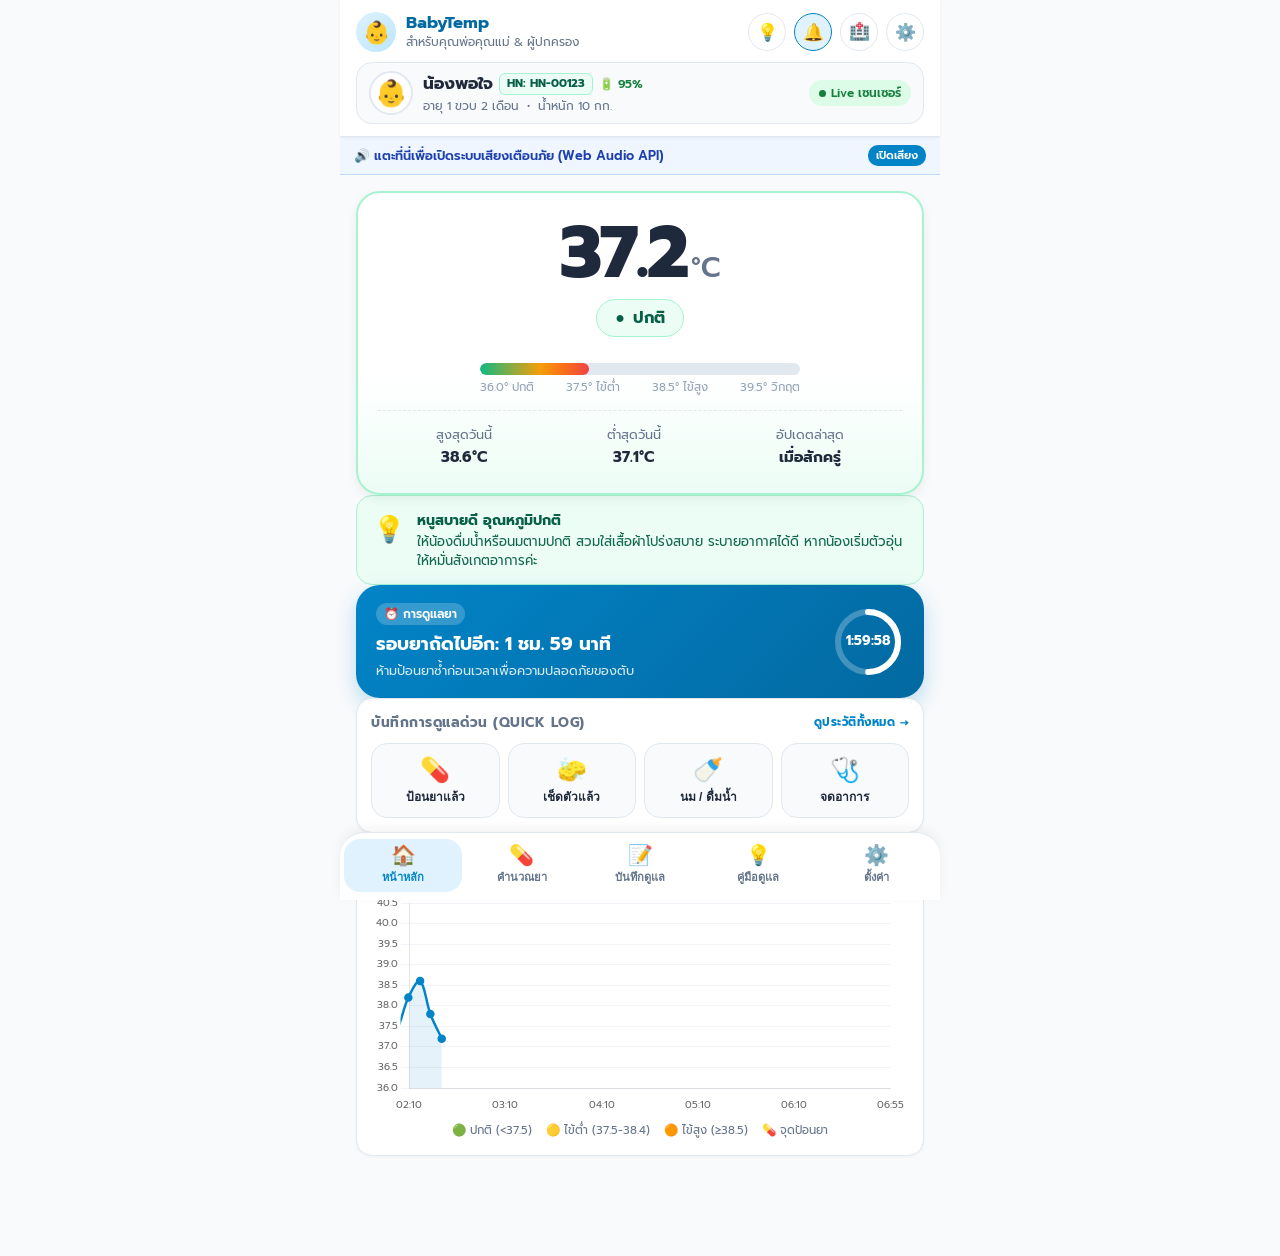
==== index.html @ 87231b45 "Add files via upload" ====
<!DOCTYPE html>
<html lang="th">
<head>
  <meta charset="UTF-8">
  <meta name="viewport" content="width=device-width, initial-scale=1.0, maximum-scale=1.0, user-scalable=no">
  <meta name="theme-color" content="#0284c7">
  <meta name="description" content="BabyTemp สำหรับผู้ปกครอง - เว็บแอปพลิเคชันเพื่อนดูแลลูกน้อยยามมีไข้ ติดตามอุณหภูมิแบบเรียลไทม์ คำนวณยาพาราฯ และส่งรายงานให้คุณหมอ">
  
  <title>BabyTemp ผู้ปกครอง - ดูแลลูกน้อยยามมีไข้</title>
  
  <link rel="manifest" href="manifest.json">
  <link rel="icon" type="image/svg+xml" href="icon.svg">
  <link rel="apple-touch-icon" href="icon-192.png">

  <!-- Google Fonts: Prompt -->
  <link rel="preconnect" href="https://fonts.googleapis.com">
  <link rel="preconnect" href="https://fonts.gstatic.com" crossorigin>
  <link href="https://fonts.googleapis.com/css2?family=Prompt:wght@300;400;500;600;700;800&display=swap" rel="stylesheet">

  <!-- Local Chart.js -->
  <script src="chart.umd.min.js"></script>

  <link rel="stylesheet" href="styles.css?v=1.0">
</head>
<body>

  <div class="app-container">
    
    <!-- Top Header -->
    <header class="parent-header">
      <div class="header-top">
        <div class="brand-wrapper">
          <div class="brand-icon-circle">👶</div>
          <div>
            <div class="brand-title">BabyTemp</div>
            <div class="brand-sub">สำหรับคุณพ่อคุณแม่ & ผู้ปกครอง</div>
          </div>
        </div>

        <div class="header-actions">
          <!-- Screen Wake Lock Toggle (Prevent screen from turning off) -->
          <button id="btnWakeLock" class="btn-icon" title="เปิด/ปิดการเปิดหน้าจอตลอดเวลา (ป้องกันจอดับตอนนอนเฝ้าไข้)" onclick="toggleWakeLock()">
            <span id="wakeLockIcon">💡</span>
          </button>
          <!-- Install PWA Button -->
          <button id="btnInstallPwa" class="btn-icon" style="display: none;" title="ติดตั้งแอปลงในมือถือ">
            <span>📲</span>
          </button>
          <!-- Sound Alert Toggle -->
          <button id="btnSoundToggle" class="btn-icon active" title="เปิด/ปิดเสียงเตือนไข้" onclick="toggleSound()">
            <span id="soundIcon">🔔</span>
          </button>
          <!-- Switch to Ward Monitor -->
          <a href="/" class="btn-icon" title="สลับไปยังหน้าจอรวมวอร์ดโรงพยาบาล" style="text-decoration: none;">
            <span>🏥</span>
          </a>
          <!-- Quick Settings -->
          <button class="btn-icon" title="ตั้งค่าระบบ" onclick="switchTab('settings')">
            <span>⚙️</span>
          </button>
        </div>
      </div>

      <!-- Baby Profile & Connection Strip -->
      <div class="baby-bar">
        <div class="baby-info">
          <div class="baby-avatar-btn" id="headerAvatar" onclick="switchTab('settings')" title="เปลี่ยนโปรไฟล์น้อง">
            👶
          </div>
          <div class="baby-details">
            <div class="baby-name-row">
              <span class="baby-name" id="headerBabyName">น้องพอใจ</span>
              <span id="headerBabyHn" class="baby-hn-badge">HN: 00123</span>
              <span id="headerBattery" style="font-size: 0.75rem; color: #15803d; font-weight: 600;">🔋 95%</span>
            </div>
            <div class="baby-meta">
              <span id="headerBabyAge">อายุ 1 ขวบ 2 เดือน</span>
              <span>•</span>
              <span id="headerBabyWeight">น้ำหนัก 10.0 กก.</span>
            </div>
          </div>
        </div>

        <div class="connection-pill online" id="connectionStatusPill" onclick="toggleDemoModeModal()" title="คลิกเพื่อสลับโหมด Firebase / ทดสอบ">
          <span class="connection-dot"></span>
          <span id="connectionStatusText">Live เซนเซอร์</span>
        </div>
      </div>
    </header>

    <!-- Demo Banner (when in Simulation mode) -->
    <div id="demoBanner" class="demo-banner" style="display: none;">
      <span>🧪 กำลังเปิดโหมดทดสอบจำลอง (Simulation)</span>
      <button class="btn btn-outline" style="padding: 2px 8px; font-size: 0.7rem; background: #ffffff;" onclick="setMode('firebase')">
        สลับเป็น Live Firebase
      </button>
    </div>

    <!-- Audio Unlock Banner (tap to activate Web Audio alert) -->
    <div id="audioUnlockBanner" class="demo-banner" style="display: none; background: #eff6ff; border-color: #bfdbfe; color: #1e40af; cursor: pointer;" onclick="unlockAudio()">
      <span>🔊 แตะที่นี่เพื่อเปิดระบบเสียงเตือนภัย (Web Audio API)</span>
      <button class="btn btn-primary" style="padding: 2px 8px; font-size: 0.7rem; pointer-events: none;">เปิดเสียง</button>
    </div>

    <!-- Main Views (Tabs) -->
    <main class="main-content">

      <!-- ========================================== -->
      <!-- TAB 1: HOME / MONITOR (หน้าหลักติดตามไข้) -->
      <!-- ========================================== -->
      <section id="tab-home" class="tab-content active">

        <!-- Offline Warning Banner (shown if no data > 10 min) -->
        <div id="offlineBanner" class="offline-alert-banner" style="display: none;">
          <span style="font-size: 1.3rem;">⚠️</span>
          <div style="flex: 1;">
            <div><strong>อุปกรณ์ขาดการเชื่อมต่อ</strong></div>
            <div style="font-size: 0.75rem; opacity: 0.9;">ไม่ได้รับข้อมูลเกิน 10 นาที โปรดตรวจเช็คแบตเตอรี่และสัญญาณ WiFi ของอุปกรณ์</div>
          </div>
        </div>
        
        <!-- Big Hero Monitor Card -->
        <div class="hero-card normal" id="heroCard">
          <div class="hero-baby-mood" id="heroMoodEmoji" style="display: none;"></div>
          
          <div class="hero-temp-row">
            <span class="hero-temp-val" id="heroTemp">37.0</span>
            <span class="hero-temp-unit">°C</span>
          </div>

          <div>
            <div class="status-badge normal" id="heroStatusBadge">
              <span>●</span> <span id="heroStatusText">สบายดี อุณหภูมิปกติ</span>
            </div>
          </div>

          <!-- Color Thermometer Gauge Bar -->
          <div class="thermo-bar-wrapper">
            <div class="thermo-bar-track">
              <div class="thermo-bar-fill" id="thermoFill" style="width: 35%;"></div>
            </div>
            <div class="thermo-markers">
              <span>36.0° ปกติ</span>
              <span>37.5° ไข้ต่ำ</span>
              <span>38.5° ไข้สูง</span>
              <span>39.5° วิกฤต</span>
            </div>
          </div>

          <!-- Quick Stats Strip -->
          <div class="hero-stats-strip">
            <div class="stat-item">
              <span>สูงสุดวันนี้</span>
              <span class="stat-val" id="statMaxTemp">37.4°C</span>
            </div>
            <div class="stat-item">
              <span>ต่ำสุดวันนี้</span>
              <span class="stat-val" id="statMinTemp">36.8°C</span>
            </div>
            <div class="stat-item">
              <span>อัปเดตล่าสุด</span>
              <span class="stat-val" id="statLastUpdate">เมื่อสักครู่</span>
            </div>
          </div>
        </div>

        <!-- Smart Care Advice Box (Dynamic tips based on fever) -->
        <div class="advice-box normal" id="adviceBox">
          <div class="advice-icon" id="adviceIcon">💡</div>
          <div class="advice-content">
            <div class="advice-title" id="adviceTitle">หนูสบายดี อุณหภูมิอยู่ในเกณฑ์ปกติ</div>
            <div class="advice-desc" id="adviceDesc">
              ให้น้องดื่มน้ำหรือนมตามปกติ สวมใส่เสื้อผ้าโปร่งสบาย ระบายอากาศได้ดี หากน้องเริ่มตัวอุ่นให้หมั่นสังเกตอาการค่ะ
            </div>
          </div>
        </div>

        <!-- Next Med Timer Reminder Card -->
        <div class="med-timer-card" id="medTimerCard">
          <div class="med-timer-left">
            <span class="med-timer-tag">⏰ การดูแลยา</span>
            <div class="med-timer-title" id="medTimerTitle">พร้อมป้อนยาหากมีไข้สูง</div>
            <div class="med-timer-sub" id="medTimerSub">ยังไม่มีการบันทึกยาในรอบ 4 ชั่วโมงนี้</div>
          </div>
          <div class="med-countdown-circle">
            <svg viewBox="0 0 72 72">
              <circle class="med-circle-bg" cx="36" cy="36" r="30"></circle>
              <circle class="med-circle-fill" id="medTimerCircle" cx="36" cy="36" r="30"></circle>
            </svg>
            <div class="med-countdown-text" id="medTimerText">พร้อม</div>
          </div>
        </div>

        <!-- Quick Actions Grid -->
        <div class="quick-actions-card">
          <div class="section-label">
            <span>บันทึกการดูแลด่วน (Quick Log)</span>
            <span style="font-size: 0.72rem; color: var(--primary); cursor: pointer;" onclick="switchTab('logs')">ดูประวัติทั้งหมด →</span>
          </div>
          <div class="action-grid">
            <button class="btn-quick-action" onclick="quickLogAction('med')">
              <span class="action-icon">💊</span>
              <span class="action-text">ป้อนยาแล้ว</span>
            </button>
            <button class="btn-quick-action" onclick="quickLogAction('sponge')">
              <span class="action-icon">🧽</span>
              <span class="action-text">เช็ดตัวแล้ว</span>
            </button>
            <button class="btn-quick-action" onclick="quickLogAction('milk')">
              <span class="action-icon">🍼</span>
              <span class="action-text">นม / ดื่มน้ำ</span>
            </button>
            <button class="btn-quick-action" onclick="quickLogAction('symptom')">
              <span class="action-icon">🩺</span>
              <span class="action-text">จดอาการ</span>
            </button>
          </div>
        </div>

        <!-- Fever Trend Chart Card -->
        <div class="chart-card">
          <div class="chart-header">
            <div class="chart-title">
              <span>📈 แนวโน้มอุณหภูมิ</span>
            </div>
            <div class="chart-range-pills">
              <button class="btn-range-pill" onclick="changeChartRange(2, this)">2 ชม.</button>
              <button class="btn-range-pill active" onclick="changeChartRange(6, this)">6 ชม.</button>
              <button class="btn-range-pill" onclick="changeChartRange(12, this)">12 ชม.</button>
              <button class="btn-range-pill" onclick="changeChartRange(24, this)">24 ชม.</button>
            </div>
          </div>
          <div class="chart-wrapper">
            <canvas id="feverTrendChart"></canvas>
          </div>
          <div style="display: flex; gap: 14px; font-size: 0.72rem; color: var(--text-muted); margin-top: 8px; justify-content: center;">
            <span>🟢 ปกติ (&lt;37.5)</span>
            <span>🟡 ไข้ต่ำ (37.5-38.4)</span>
            <span>🟠 ไข้สูง (≥38.5)</span>
            <span>💊 จุดป้อนยา</span>
          </div>
        </div>

      </section>

      <!-- ========================================== -->
      <!-- TAB 2: MEDICATION (คำนวณยา & นับเวลา) -->
      <!-- ========================================== -->
      <section id="tab-meds" class="tab-content">
        
        <!-- Paracetamol Dose Calculator -->
        <div class="calc-card">
          <div style="display: flex; align-items: center; gap: 10px; margin-bottom: 14px;">
            <span style="font-size: 28px;">💊</span>
            <div>
              <h2 style="font-size: 1.15rem; font-weight: 700;">คำนวณขนาดยาพาราเซตามอล</h2>
              <p style="font-size: 0.78rem; color: var(--text-muted);">ตามน้ำหนักตัวเด็ก (มาตรฐานกุมารแพทย์ 10-15 มก./กก./ครั้ง)</p>
            </div>
          </div>

          <!-- Weight Input -->
          <div class="form-row">
            <label class="form-label" for="calcWeightInput">น้ำหนักตัวของน้อง (กิโลกรัม):</label>
            <div style="display: flex; gap: 8px; align-items: center;">
              <input type="number" id="calcWeightInput" class="form-input" style="font-size: 1.25rem; font-weight: 700; text-align: center;" value="10.0" min="2" max="60" step="0.5" oninput="calculateParacetamol()">
              <div style="display: flex; gap: 4px;">
                <button type="button" class="btn btn-outline" style="padding: 8px 12px;" onclick="adjustWeight(-0.5)">-0.5</button>
                <button type="button" class="btn btn-outline" style="padding: 8px 12px;" onclick="adjustWeight(0.5)">+0.5</button>
              </div>
            </div>
          </div>

          <!-- Medicine Formulation Selector -->
          <div class="form-row">
            <label class="form-label" for="calcFormulation">เลือกชนิด / ความเข้มข้นของยาพาราฯ:</label>
            <select id="calcFormulation" class="form-select" onchange="calculateParacetamol()">
              <option value="120" selected>ยาน้ำเชื่อมเด็กทั่วไป (120 มก. / 5 มล.) - ยอดนิยม</option>
              <option value="250">ยาน้ำเชื่อมเด็กโตสูตรเข้มข้น (250 มก. / 5 มล.)</option>
              <option value="drop80">ยาหยดสำหรับทารก Drops (80 มก. / 0.8 มล.)</option>
            </select>
          </div>

          <!-- Calculation Result -->
          <div class="calc-result-box">
            <div style="font-size: 0.85rem; font-weight: 600; color: #166534; margin-bottom: 4px;">ปริมาณยาที่ควรป้อนต่อนัด:</div>
            <div class="calc-result-number" id="calcResultMl">4.5 - 6.0</div>
            <div class="calc-result-unit">มิลลิลิตร (ซีซี)</div>
            <div class="calc-spoon-hint" id="calcResultSpoon">ประมาณ 1 ช้อนชา (5 มล.)</div>
          </div>

          <!-- Action Button: Log dose & start 4h timer -->
          <button class="btn btn-primary btn-block" style="padding: 12px;" onclick="confirmDoseFromCalculator()">
            <span>⏰ บันทึกว่าป้อนยานี้แล้ว & เริ่มนับเวลา 4 ชม.</span>
          </button>

          <!-- Caution & Safety Note -->
          <div style="background: #fffbeb; border: 1px solid #fde68a; border-radius: var(--radius-sm); padding: 12px; margin-top: 14px; font-size: 0.8rem; color: #92400e; line-height: 1.4;">
            <strong>⚠️ ข้อควรระวังสำคัญสำหรับผู้ปกครอง:</strong>
            <ul style="margin-left: 18px; margin-top: 4px;">
              <li>ป้อนซ้ำได้ทุก <strong>4 ถึง 6 ชั่วโมง</strong> เมื่อมีไข้</li>
              <li><strong>ห้ามป้อนถี่กว่า 4 ชั่วโมง</strong> และไม่ควรเกิน 5 ครั้งใน 24 ชั่วโมง</li>
              <li>หากป้อนยาแล้วไข้ไม่ลดลง ให้เน้นการ <strong>เช็ดตัวลดไข้</strong> เป็นหลัก ห้ามป้อนยาเพิ่มเกินขนาด</li>
            </ul>
          </div>
        </div>

        <!-- 24-hr Dose History & Timer Detail -->
        <div class="calc-card">
          <div class="section-label">ประวัติการป้อนยาในรอบ 24 ชั่วโมง</div>
          <div id="meds24hList" style="display: flex; flex-direction: column; gap: 8px; font-size: 0.85rem;">
            <!-- Rendered dynamically -->
          </div>
        </div>

      </section>

      <!-- ========================================== -->
      <!-- TAB 3: CARE LOGS (สมุดบันทึก & รายงานหมอ) -->
      <!-- ========================================== -->
      <section id="tab-logs" class="tab-content">
        
        <div style="display: flex; justify-content: space-between; align-items: center; margin-bottom: 12px; flex-wrap: wrap; gap: 8px;">
          <h2 style="font-size: 1.1rem; font-weight: 700;">📝 สมุดบันทึกการดูแลลูก</h2>
          <div style="display: flex; gap: 6px; flex-wrap: wrap;">
            <button class="btn btn-outline" style="padding: 6px 10px; font-size: 0.78rem;" onclick="exportParentExcel()">
              <span>📊 ส่งออก Excel</span>
            </button>
            <button class="btn btn-outline" style="padding: 6px 10px; font-size: 0.78rem;" onclick="exportParentCsv()">
              <span>📥 CSV</span>
            </button>
            <button class="btn btn-primary" style="padding: 6px 12px; font-size: 0.78rem;" onclick="openDoctorReportModal()">
              <span>🩺 รายงานส่งหมอ</span>
            </button>
          </div>
        </div>

        <!-- Filter Pills -->
        <div style="display: flex; gap: 6px; overflow-x: auto; padding-bottom: 6px; margin-bottom: 10px;">
          <button class="btn-range-pill active" onclick="filterLogs('all', this)">ทั้งหมด</button>
          <button class="btn-range-pill" onclick="filterLogs('med', this)">💊 ยา</button>
          <button class="btn-range-pill" onclick="filterLogs('sponge', this)">🧽 เช็ดตัว</button>
          <button class="btn-range-pill" onclick="filterLogs('milk', this)">🍼 นม/น้ำ</button>
          <button class="btn-range-pill" onclick="filterLogs('symptom', this)">🩺 อาการ</button>
        </div>

        <!-- Timeline Card -->
        <div class="timeline-card">
          <div class="timeline-list" id="careLogsTimeline">
            <!-- Rendered dynamically -->
          </div>
        </div>

      </section>

      <!-- ========================================== -->
      <!-- TAB 4: GUIDE (คู่มือ & 7 สัญญาณอันตราย) -->
      <!-- ========================================== -->
      <section id="tab-guide" class="tab-content">
        
        <!-- Emergency Red Flags -->
        <div class="guide-card" style="border: 2px solid #fecaca; background: #fff5f5;">
          <div style="display: flex; align-items: center; gap: 8px; margin-bottom: 12px; color: #991b1b;">
            <span style="font-size: 26px;">🚨</span>
            <h2 style="font-size: 1.05rem; font-weight: 800;">7 สัญญาณอันตราย รีบพาลูกพบแพทย์ทันที</h2>
          </div>
          <div class="red-flag-item">1. ทารกแรกเกิดอายุ <strong>น้อยกว่า 3 เดือน</strong> มีไข้สูงเกิน 38°C</div>
          <div class="red-flag-item">2. ซึมมาก ไม่สบตา ปลุกไม่ค่อยตื่น หรือร้องกวนงอแงไม่หยุด</div>
          <div class="red-flag-item">3. หายใจเร็ว หอบเหนื่อย ปีกจมูกบาน หน้าอกหรือชายโครงบุ๋ม</div>
          <div class="red-flag-item">4. มีอาการ <strong>ชักเกร็ง</strong> กระตุก หรือตาค้างตาลอย</div>
          <div class="red-flag-item">5. อาเจียนตลอด ดื่มน้ำไม่ได้เลย ปากแห้ง หรือไม่มีปัสสาวะนานเกิน 6 ชม.</div>
          <div class="red-flag-item">6. มีจุดเลือดออก ผื่นแดง หรือผิวหนังลายเขียวคล้ำ</div>
          <div class="red-flag-item">7. ไข้สูงลอยเกิน 39.5°C ต่อเนื่อง หรือมีไข้นานเกิน 3 วัน</div>
        </div>

        <!-- Proper Tepid Sponging Guide -->
        <div class="guide-card">
          <div style="display: flex; align-items: center; gap: 8px; margin-bottom: 12px; color: var(--primary-dark);">
            <span style="font-size: 26px;">🧽</span>
            <h2 style="font-size: 1.05rem; font-weight: 700;">ขั้นตอนการเช็ดตัวลดไข้ที่ถูกต้อง</h2>
          </div>

          <div class="guide-step">
            <div class="step-num">1</div>
            <div style="font-size: 0.85rem;">
              <strong>เตรียมน้ำอุ่นหรือน้ำอุณหภูมิห้อง:</strong><br>
              ห้ามใช้น้ำแข็งหรือน้ำเย็นจัดเด็ดขาด เพราะจะทำให้หลอดเลือดหดตัว ความร้อนระบายไม่ออก และลูกจะหนาวสั่น
            </div>
          </div>

          <div class="guide-step">
            <div class="step-num">2</div>
            <div style="font-size: 0.85rem;">
              <strong>ใช้ผ้าขนหนูนุ่ม 2-3 ผืน:</strong><br>
              ชุบน้ำบิดหมาดพอดี เช็ดย้อนรูขุมขนจากปลายมือปลายเท้าเข้าสู่หัวใจเพื่อเปิดรูขุมขนระบายความร้อน
            </div>
          </div>

          <div class="guide-step">
            <div class="step-num">3</div>
            <div style="font-size: 0.85rem;">
              <strong>พักผ้าบริเวณซอกพับเลือดใหญ่:</strong><br>
              วางพักไว้ที่ซอกคอ รักแร้ทั้งสองข้าง และขาหนีบ เปลี่ยนผ้าบ่อยๆ ทุก 2-3 นาที
            </div>
          </div>

          <div class="guide-step">
            <div class="step-num">4</div>
            <div style="font-size: 0.85rem;">
              <strong>เช็ดต่อเนื่อง 10 - 15 นาที:</strong><br>
              หากลูกมีอาการสั่นให้หยุดเช็ดทันที ซับตัวให้แห้งและห่มผ้าบางๆ
            </div>
          </div>

          <div class="guide-step">
            <div class="step-num">5</div>
            <div style="font-size: 0.85rem;">
              <strong>วัดไข้ซ้ำหลังเช็ดตัว 30 นาที:</strong><br>
              สังเกตอุณหภูมิบนหน้าจอ BabyTemp ว่าเริ่มลดลงสู่ระดับปกติหรือไม่
            </div>
          </div>
        </div>

        <!-- Febrile Seizure Guide -->
        <div class="guide-card">
          <div style="display: flex; align-items: center; gap: 8px; margin-bottom: 12px; color: #b45309;">
            <span style="font-size: 26px;">⚡</span>
            <h2 style="font-size: 1.05rem; font-weight: 700;">วิธีปฐมพยาบาลเมื่อลูกชักจากไข้สูง</h2>
          </div>
          <ul style="font-size: 0.85rem; margin-left: 20px; line-height: 1.6; color: var(--text-main);">
            <li><strong>จับลูกนอนตะแคง:</strong> เพื่อป้องกันการสำลักน้ำลายหรือเศษอาหาร</li>
            <li><strong>ห้ามนำสิ่งของใดๆ ยัดเข้าปากเด็ดขาด:</strong> ไม่ใช้นิ้ว ช้อน หรือผ้า เพราะเสี่ยงหลอดลมฉีกขาดและอุดกั้นทางเดินหายใจ</li>
            <li><strong>คลายเสื้อผ้าให้หลวม:</strong> เพื่อให้ลูกหายใจได้สะดวก</li>
            <li><strong>จับเวลาการชัก:</strong> โดยทั่วไปมักหยุดเองภายใน 1-3 นาที</li>
            <li><strong>รีบนำส่งโรงพยาบาลทันที:</strong> เพื่อให้แพทย์ตรวจหาสาเหตุ</li>
          </ul>
        </div>

      </section>

      <!-- ========================================== -->
      <!-- TAB 5: SETTINGS (ตั้งค่า & อุปกรณ์) -->
      <!-- ========================================== -->
      <section id="tab-settings" class="tab-content">
        
        <!-- Baby Profile -->
        <div class="settings-group">
          <h2 style="font-size: 1rem; font-weight: 700; margin-bottom: 12px;">👶 ข้อมูลลูกน้อย</h2>
          
          <div class="form-row">
            <label class="form-label" for="settingBabyHn">รหัสประจำตัว HN (Hospital Number):</label>
            <div style="display: flex; gap: 8px;">
              <input type="text" id="settingBabyHn" class="form-input" value="HN-00123" placeholder="เช่น HN-00123" style="font-family: monospace; font-weight: 700;">
              <button type="button" class="btn btn-outline" style="white-space: nowrap; padding: 0 12px; font-size: 0.8rem;" onclick="randomizeParentHn()">
                สุ่ม HN
              </button>
            </div>
          </div>

          <div class="form-row">
            <label class="form-label" for="settingBabyName">ชื่อของน้อง:</label>
            <input type="text" id="settingBabyName" class="form-input" value="น้องพอใจ">
          </div>

          <div style="display: grid; grid-template-columns: 1fr 1fr; gap: 10px;">
            <div class="form-row">
              <label class="form-label" for="settingBabyWeight">น้ำหนัก (กก.):</label>
              <input type="number" id="settingBabyWeight" class="form-input" value="10.0" step="0.1">
            </div>
            <div class="form-row">
              <label class="form-label" for="settingBabyAge">อายุ:</label>
              <input type="text" id="settingBabyAge" class="form-input" value="1 ขวบ 2 เดือน">
            </div>
          </div>

          <div class="form-row">
            <label class="form-label" for="settingBabyAvatar">ไอคอน / อวตาร:</label>
            <select id="settingBabyAvatar" class="form-select">
              <option value="👶">👶 เด็กทารก</option>
              <option value="👧">👧 เด็กผู้หญิง</option>
              <option value="👦">👦 เด็กผู้ชาย</option>
              <option value="🧸">🧸 ตุ๊กตาหมี</option>
              <option value="🍼">🍼 ขวดนม</option>
            </select>
          </div>
        </div>

        <!-- ESP32 Hardware Sleep & Active Timing Settings -->
        <div class="settings-group">
          <h2 style="font-size: 1rem; font-weight: 700; margin-bottom: 6px;">⏱️ รอบการทำงาน & Deep Sleep (ESP32-S3)</h2>
          <p style="font-size: 0.78rem; color: var(--text-muted); margin-bottom: 12px;">
            กำหนดเวลาระดับบอร์ด ESP32-S3 ให้ตื่นมาวัดตามเวลาที่ตั้งแล้วหลับลึกเพื่อประหยัดแบตเตอรี่ (ซิงก์ตรงกับ Firebase)
          </p>
          <div class="form-row">
            <div style="display: flex; justify-content: space-between; font-size: 0.82rem; font-weight: 600; margin-bottom: 4px;">
              <span>เวลาเริ่มทำงาน (Active Working Time):</span>
              <span style="color: var(--primary);"><strong id="valActiveSeconds">15</strong> วินาที</span>
            </div>
            <input type="range" id="settingActiveSeconds" class="form-range" min="10" max="60" step="5" value="15" oninput="document.getElementById('valActiveSeconds').textContent = this.value">
          </div>
          <div class="form-row">
            <div style="display: flex; justify-content: space-between; font-size: 0.82rem; font-weight: 600; margin-bottom: 4px;">
              <span>เวลาหลับลึกประหยัดแบต (Deep Sleep):</span>
              <span style="color: #10b981;"><strong id="valSleepMinutes">5</strong> นาที</span>
            </div>
            <input type="range" id="settingSleepMinutes" class="form-range" min="1" max="60" step="1" value="5" oninput="document.getElementById('valSleepMinutes').textContent = this.value">
          </div>
          <button type="button" class="btn btn-outline btn-block" style="border-color: #a7f3d0; background: #ecfdf5; color: #065f46; font-weight: 600;" onclick="syncTimingToFirebase()">
            <span>⚡ ซิงก์เวลาประหยัดพลังงานเข้าบอร์ด ESP32 ทันที</span>
          </button>
        </div>

        <!-- Sensor & Firebase Connection -->
        <div class="settings-group">
          <h2 style="font-size: 1rem; font-weight: 700; margin-bottom: 12px;">📡 การเชื่อมต่อเซนเซอร์ & Firebase</h2>
          
          <div class="form-row">
            <label class="form-label" for="settingMode">โหมดการรับข้อมูล:</label>
            <select id="settingMode" class="form-select" onchange="onModeChange(this.value)">
              <option value="firebase">🟢 เชื่อมต่อสด Firebase (ESP32 Live)</option>
              <option value="demo">🧪 โหมดทดสอบจำลอง (Simulation Demo)</option>
            </select>
          </div>

          <div class="form-row">
            <label class="form-label" for="settingDeviceId">รหัสอุปกรณ์ ESP32 (Device ID):</label>
            <input type="text" id="settingDeviceId" class="form-input" value="baby1" placeholder="เช่น baby1, baby2">
            <small style="color: var(--text-muted); font-size: 0.72rem;">ตรงกับ `DEVICE_ID` ในโค้ด ESP32 เพื่อรับค่าเด็กคนนี้</small>
          </div>

          <div class="form-row">
            <label class="form-label" for="settingFirebaseUrl">Firebase RTDB URL:</label>
            <input type="text" id="settingFirebaseUrl" class="form-input" value="https://babytemp-9beab-default-rtdb.asia-southeast1.firebasedatabase.app">
          </div>
        </div>

        <!-- Alert Thresholds -->
        <div class="settings-group">
          <h2 style="font-size: 1rem; font-weight: 700; margin-bottom: 12px;">🔔 การแจ้งเตือน & อุณหภูมิ</h2>

          <div class="form-row">
            <label class="form-label" for="settingAlertTemp">แจ้งเตือนเมื่ออุณหภูมิเกิน (°C):</label>
            <input type="number" id="settingAlertTemp" class="form-input" value="38.5" step="0.1">
          </div>

          <div class="form-row">
            <button class="btn btn-outline btn-block" onclick="requestPushNotificationPermission()">
              <span>🔔 เปิดการแจ้งเตือนบนเบราว์เซอร์ / มือถือ</span>
            </button>
          </div>
        </div>

        <!-- Save Button -->
        <button class="btn btn-primary btn-block" style="padding: 12px; margin-bottom: 16px;" onclick="saveParentSettings()">
          <span>💾 บันทึกการตั้งค่า</span>
        </button>

        <!-- Hospital Ward Link -->
        <div style="text-align: center; margin-top: 10px;">
          <a href="/" class="btn btn-outline btn-block" style="text-decoration: none;">
            <span>🏥 สลับไปยังหน้าจอรวมผู้ป่วยโรงพยาบาล (Hospital Ward Monitor)</span>
          </a>
        </div>

      </section>

    </main>

    <!-- Bottom Navigation Bar -->
    <nav class="bottom-nav">
      <button class="nav-tab-btn active" id="btnNavHome" onclick="switchTab('home')">
        <span class="nav-icon">🏠</span>
        <span class="nav-label">หน้าหลัก</span>
      </button>
      <button class="nav-tab-btn" id="btnNavMeds" onclick="switchTab('meds')">
        <span class="nav-icon">💊</span>
        <span class="nav-label">คำนวณยา</span>
      </button>
      <button class="nav-tab-btn" id="btnNavLogs" onclick="switchTab('logs')">
        <span class="nav-icon">📝</span>
        <span class="nav-label">บันทึกดูแล</span>
      </button>
      <button class="nav-tab-btn" id="btnNavGuide" onclick="switchTab('guide')">
        <span class="nav-icon">💡</span>
        <span class="nav-label">คู่มือดูแล</span>
      </button>
      <button class="nav-tab-btn" id="btnNavSettings" onclick="switchTab('settings')">
        <span class="nav-icon">⚙️</span>
        <span class="nav-label">ตั้งค่า</span>
      </button>
    </nav>

    <!-- Modal: Quick Log Action -->
    <div class="modal-overlay" id="quickLogModal">
      <div class="modal-sheet">
        <div class="modal-header">
          <h3 class="modal-title" id="quickLogModalTitle">บันทึกการดูแล</h3>
          <button class="modal-close-btn" onclick="closeModal('quickLogModal')">&times;</button>
        </div>
        <form id="quickLogForm" onsubmit="submitQuickLog(event)">
          <input type="hidden" id="logType">
          
          <div class="form-row">
            <label class="form-label" for="logTime">เวลาที่ทำกิจกรรม:</label>
            <input type="time" id="logTime" class="form-input" required>
          </div>

          <div class="form-row" id="logMedDetailRow" style="display: none;">
            <label class="form-label" for="logMedDose">ปริมาณยาพาราฯ (มล. / ซีซี):</label>
            <input type="text" id="logMedDose" class="form-input" placeholder="เช่น 5 มล. (1 ช้อนชา)">
          </div>

          <div class="form-row">
            <label class="form-label" for="logNote">รายละเอียดเพิ่มเติม / อาการ:</label>
            <textarea id="logNote" class="form-input" rows="3" placeholder="เช่น เช็ดตัวด้วยน้ำอุ่น น้องดูสดชื่นขึ้น"></textarea>
          </div>

          <div style="display: flex; gap: 8px; margin-top: 16px;">
            <button type="button" class="btn btn-outline" style="flex: 1;" onclick="closeModal('quickLogModal')">ยกเลิก</button>
            <button type="submit" class="btn btn-primary" style="flex: 2;">บันทึกทันที</button>
          </div>
        </form>
      </div>
    </div>

    <!-- Modal: Doctor Summary Report -->
    <div class="modal-overlay" id="doctorReportModal">
      <div class="modal-sheet">
        <div class="modal-header">
          <h3 class="modal-title">🩺 รายงานสรุปอาการส่งต่อคุณหมอ</h3>
          <button class="modal-close-btn" onclick="closeModal('doctorReportModal')">&times;</button>
        </div>
        <div id="doctorReportContent" style="background: #f8fafc; border: 1px solid var(--border-color); border-radius: var(--radius-md); padding: 16px; font-size: 0.88rem; line-height: 1.6; font-family: monospace, inherit;">
          <!-- Generated Doctor Summary -->
        </div>
        <div style="display: flex; gap: 8px; margin-top: 16px; flex-wrap: wrap;">
          <button type="button" class="btn btn-outline" style="flex: 1; min-width: 110px;" onclick="copyDoctorReportText()">
            <span>📋 คัดลอกข้อความ</span>
          </button>
          <button type="button" class="btn btn-outline" style="flex: 1; min-width: 110px;" onclick="exportParentExcel()">
            <span>📊 ส่งออก Excel</span>
          </button>
          <button type="button" class="btn btn-primary" style="flex: 1; min-width: 110px;" onclick="window.print()">
            <span>🖨️ พิมพ์ / PDF</span>
          </button>
        </div>
      </div>
    </div>

    <!-- Modal: Demo / Simulation Controls -->
    <div class="modal-overlay" id="demoControlModal">
      <div class="modal-sheet">
        <div class="modal-header">
          <h3 class="modal-title">🧪 ควบคุมการจำลองอุณหภูมิ (Demo)</h3>
          <button class="modal-close-btn" onclick="closeModal('demoControlModal')">&times;</button>
        </div>
        <div>
          <label class="form-label" for="demoTempSlider">
            เลื่อนปรับอุณหภูมิ: <strong id="demoSliderVal" style="color: var(--primary); font-size: 1.1rem;">37.0°C</strong>
          </label>
          <input type="range" id="demoTempSlider" min="35.5" max="41.0" step="0.1" value="37.0" style="width: 100%; margin: 12px 0;" oninput="onDemoSliderChange(this.value)">

          <div style="display: grid; grid-template-columns: 1fr 1fr; gap: 8px; margin-top: 10px;">
            <button class="btn btn-outline" onclick="setDemoPreset(36.8)">🟢 ปกติ (36.8°C)</button>
            <button class="btn btn-outline" onclick="setDemoPreset(37.9)">🟡 ไข้ต่ำ (37.9°C)</button>
            <button class="btn btn-outline" onclick="setDemoPreset(38.8)">🟠 ไข้สูง (38.8°C)</button>
            <button class="btn btn-outline" onclick="setDemoPreset(39.8)">🔴 วิกฤต (39.8°C)</button>
          </div>

          <div style="margin-top: 18px; border-top: 1px solid var(--border-color); padding-top: 14px;">
            <button class="btn btn-primary btn-block" onclick="setMode('firebase'); closeModal('demoControlModal')">
              📡 สลับกลับไปใช้ Live Firebase
            </button>
          </div>
        </div>
      </div>
    </div>

    <!-- Toast Notification Popup -->
    <div class="toast-box" id="toastBox">
      <span id="toastIcon">ℹ️</span>
      <span id="toastText">ข้อความแจ้งเตือน</span>
    </div>

  </div>

  <script src="app.js?v=1.0"></script>
</body>
</html>
---- styles.css ----
/* BabyTemp Parent Companion - Stylesheet */
:root {
  --primary: #0284c7;
  --primary-light: #e0f2fe;
  --primary-dark: #0369a1;
  --secondary: #8b5cf6;
  --secondary-light: #ede9fe;
  
  --temp-normal: #10b981;
  --temp-normal-bg: #ecfdf5;
  --temp-normal-border: #a7f3d0;
  
  --temp-low: #f59e0b;
  --temp-low-bg: #fffbeb;
  --temp-low-border: #fde68a;
  
  --temp-high: #f97316;
  --temp-high-bg: #fff7ed;
  --temp-high-border: #fed7aa;
  
  --temp-crit: #ef4444;
  --temp-crit-bg: #fef2f2;
  --temp-crit-border: #fecaca;

  --bg-main: #f8fafc;
  --bg-card: #ffffff;
  --text-main: #1e293b;
  --text-muted: #64748b;
  --text-sub: #94a3b8;
  --border-color: #e2e8f0;
  
  --shadow-sm: 0 1px 3px rgba(0, 0, 0, 0.05);
  --shadow-md: 0 4px 12px rgba(0, 0, 0, 0.06);
  --shadow-lg: 0 10px 25px rgba(0, 0, 0, 0.08);
  --radius-sm: 10px;
  --radius-md: 16px;
  --radius-lg: 24px;
  --radius-full: 9999px;
  
  --font-family: 'Prompt', -apple-system, BlinkMacSystemFont, "Segoe UI", Roboto, sans-serif;
}

* {
  box-sizing: border-box;
  margin: 0;
  padding: 0;
  -webkit-tap-highlight-color: transparent;
}

body {
  font-family: var(--font-family);
  background-color: var(--bg-main);
  color: var(--text-main);
  line-height: 1.5;
  padding-bottom: 84px; /* Space for bottom navigation */
  min-height: 100vh;
}

/* App Container */
.app-container {
  max-width: 600px;
  margin: 0 auto;
  position: relative;
  min-height: 100vh;
  display: flex;
  flex-direction: column;
}

/* Header */
.parent-header {
  background: #ffffff;
  border-bottom: 1px solid var(--border-color);
  padding: 12px 16px;
  position: sticky;
  top: 0;
  z-index: 40;
  box-shadow: var(--shadow-sm);
}

.header-top {
  display: flex;
  align-items: center;
  justify-content: space-between;
}

.brand-wrapper {
  display: flex;
  align-items: center;
  gap: 10px;
}

.brand-icon-circle {
  width: 40px;
  height: 40px;
  border-radius: var(--radius-full);
  background: linear-gradient(135deg, #e0f2fe, #bae6fd);
  display: flex;
  align-items: center;
  justify-content: center;
  font-size: 22px;
}

.brand-title {
  font-size: 1.05rem;
  font-weight: 700;
  color: var(--primary-dark);
  line-height: 1.2;
}

.brand-sub {
  font-size: 0.75rem;
  color: var(--text-muted);
}

.header-actions {
  display: flex;
  align-items: center;
  gap: 8px;
}

.btn-icon {
  width: 38px;
  height: 38px;
  border-radius: var(--radius-full);
  border: 1px solid var(--border-color);
  background: #ffffff;
  display: flex;
  align-items: center;
  justify-content: center;
  font-size: 17px;
  cursor: pointer;
  color: var(--text-main);
  transition: all 0.2s ease;
}

.btn-icon:hover {
  background: #f1f5f9;
  transform: translateY(-1px);
}

.btn-icon.active {
  background: var(--primary-light);
  border-color: var(--primary);
  color: var(--primary-dark);
}

/* Baby Profile Bar */
.baby-bar {
  display: flex;
  align-items: center;
  justify-content: space-between;
  background: #f8fafc;
  border-radius: var(--radius-md);
  padding: 8px 12px;
  margin-top: 10px;
  border: 1px solid var(--border-color);
}

.baby-info {
  display: flex;
  align-items: center;
  gap: 10px;
}

.baby-avatar-btn {
  font-size: 26px;
  background: #ffffff;
  border: 2px solid var(--border-color);
  width: 44px;
  height: 44px;
  border-radius: var(--radius-full);
  display: flex;
  align-items: center;
  justify-content: center;
  cursor: pointer;
}

.baby-details {
  display: flex;
  flex-direction: column;
}

.baby-name-row {
  display: flex;
  align-items: center;
  gap: 6px;
  flex-wrap: wrap;
}

.baby-name {
  font-weight: 700;
  font-size: 1.05rem;
  color: var(--text-main);
}

.baby-hn-badge {
  display: inline-flex;
  align-items: center;
  background: #ecfdf5;
  border: 1px solid #a7f3d0;
  color: #065f46;
  font-size: 0.72rem;
  font-weight: 700;
  padding: 1px 7px;
  border-radius: 6px;
  font-family: monospace, inherit;
}

.form-range {
  width: 100%;
  accent-color: var(--primary);
  cursor: pointer;
  height: 6px;
  margin: 6px 0;
}

.baby-meta {
  font-size: 0.75rem;
  color: var(--text-muted);
  display: flex;
  gap: 8px;
}

.connection-pill {
  display: inline-flex;
  align-items: center;
  gap: 5px;
  font-size: 0.75rem;
  font-weight: 600;
  padding: 4px 10px;
  border-radius: var(--radius-full);
  background: #e2e8f0;
  color: var(--text-muted);
  transition: all 0.3s ease;
}

.connection-pill.online {
  background: #dcfce7;
  color: #15803d;
}

.connection-pill.demo {
  background: #fef3c7;
  color: #b45309;
}

.connection-pill.offline {
  background: #fee2e2;
  color: #b91c1c;
}

.offline-alert-banner {
  background: #fef2f2;
  border: 1px solid #fecaca;
  color: #991b1b;
  padding: 10px 14px;
  border-radius: var(--radius-md);
  font-size: 0.85rem;
  font-weight: 600;
  display: flex;
  align-items: center;
  gap: 10px;
  margin-bottom: 12px;
  box-shadow: var(--shadow-sm);
  animation: fadeIn 0.3s ease;
}

.hero-card.error {
  border-color: #ef4444;
  background: linear-gradient(180deg, #ffffff 60%, #fee2e2 100%);
  animation: crit-border 1.2s infinite;
}

.status-badge.error {
  background: #fee2e2;
  color: #b91c1c;
  border: 1px solid #fca5a5;
}

.advice-box.error {
  border-left-color: #ef4444;
  background: #fef2f2;
}

.btn-icon.active-glow {
  background: #fef9c3;
  border-color: #eab308;
  color: #854d0e;
  box-shadow: 0 0 8px rgba(234, 179, 8, 0.4);
}

.connection-dot {
  width: 7px;
  height: 7px;
  border-radius: 50%;
  background: currentColor;
}

.connection-pill.online .connection-dot {
  animation: pulse-dot 2s infinite;
}

@keyframes pulse-dot {
  0%, 100% { opacity: 1; transform: scale(1); }
  50% { opacity: 0.4; transform: scale(0.85); }
}

/* Main Content Area */
.main-content {
  padding: 16px;
  display: flex;
  flex-direction: column;
  gap: 16px;
  flex: 1;
}

/* Tab Sections */
.tab-content {
  display: none;
  animation: fadeIn 0.25s ease-out;
}

.tab-content.active {
  display: block;
}

@keyframes fadeIn {
  from { opacity: 0; transform: translateY(4px); }
  to { opacity: 1; transform: translateY(0); }
}

/* Hero Monitor Card */
.hero-card {
  background: var(--bg-card);
  border-radius: var(--radius-lg);
  padding: 24px 20px;
  box-shadow: var(--shadow-md);
  border: 2px solid var(--border-color);
  text-align: center;
  position: relative;
  overflow: hidden;
  transition: all 0.3s ease;
}

.hero-card.normal {
  border-color: var(--temp-normal-border);
  background: linear-gradient(180deg, #ffffff 60%, var(--temp-normal-bg) 100%);
}

.hero-card.low {
  border-color: var(--temp-low-border);
  background: linear-gradient(180deg, #ffffff 60%, var(--temp-low-bg) 100%);
}

.hero-card.high {
  border-color: var(--temp-high-border);
  background: linear-gradient(180deg, #ffffff 60%, var(--temp-high-bg) 100%);
}

.hero-card.crit {
  border-color: var(--temp-crit-border);
  background: linear-gradient(180deg, #ffffff 60%, var(--temp-crit-bg) 100%);
  animation: crit-border 1.5s infinite;
}

@keyframes crit-border {
  0%, 100% { box-shadow: 0 0 0 0 rgba(239, 68, 68, 0.4); }
  50% { box-shadow: 0 0 0 8px rgba(239, 68, 68, 0); }
}

.hero-baby-mood {
  font-size: 52px;
  line-height: 1;
  margin-bottom: 8px;
  display: inline-block;
  transition: transform 0.3s ease;
}

.hero-baby-mood:hover {
  transform: scale(1.15) rotate(5deg);
}

.hero-temp-row {
  display: flex;
  align-items: baseline;
  justify-content: center;
  gap: 4px;
}

.hero-temp-val {
  font-size: 4.5rem;
  font-weight: 800;
  line-height: 1;
  letter-spacing: -2px;
  color: var(--text-main);
}

.hero-temp-unit {
  font-size: 1.75rem;
  font-weight: 600;
  color: var(--text-muted);
}

.status-badge {
  display: inline-flex;
  align-items: center;
  gap: 8px;
  padding: 6px 18px;
  border-radius: var(--radius-full);
  font-weight: 700;
  font-size: 1rem;
  margin-top: 10px;
  margin-bottom: 12px;
}

.status-badge.normal {
  background: var(--temp-normal-bg);
  color: #065f46;
  border: 1px solid var(--temp-normal-border);
}

.status-badge.low {
  background: var(--temp-low-bg);
  color: #92400e;
  border: 1px solid var(--temp-low-border);
}

.status-badge.high {
  background: var(--temp-high-bg);
  color: #9a3412;
  border: 1px solid var(--temp-high-border);
}

.status-badge.crit {
  background: var(--temp-crit-bg);
  color: #991b1b;
  border: 1px solid var(--temp-crit-border);
}

/* Thermometer Visual Bar */
.thermo-bar-wrapper {
  margin: 14px auto 8px auto;
  max-width: 320px;
}

.thermo-bar-track {
  height: 12px;
  background: #e2e8f0;
  border-radius: var(--radius-full);
  position: relative;
  overflow: hidden;
}

.thermo-bar-fill {
  height: 100%;
  width: 50%;
  border-radius: var(--radius-full);
  background: linear-gradient(90deg, #10b981 0%, #f59e0b 55%, #f97316 75%, #ef4444 100%);
  transition: width 0.6s cubic-bezier(0.34, 1.56, 0.64, 1);
}

.thermo-markers {
  display: flex;
  justify-content: space-between;
  font-size: 0.72rem;
  color: var(--text-sub);
  margin-top: 4px;
}

/* Hero Stats Strip */
.hero-stats-strip {
  display: flex;
  justify-content: space-around;
  padding-top: 14px;
  margin-top: 14px;
  border-top: 1px dashed var(--border-color);
  font-size: 0.8rem;
  color: var(--text-muted);
}

.stat-item {
  display: flex;
  flex-direction: column;
  align-items: center;
  gap: 2px;
}

.stat-val {
  font-weight: 700;
  color: var(--text-main);
  font-size: 0.95rem;
}

/* Quick Care Actions Bar */
.quick-actions-card {
  background: var(--bg-card);
  border-radius: var(--radius-md);
  padding: 14px;
  box-shadow: var(--shadow-sm);
  border: 1px solid var(--border-color);
}

.section-label {
  font-size: 0.85rem;
  font-weight: 700;
  color: var(--text-muted);
  text-transform: uppercase;
  letter-spacing: 0.5px;
  margin-bottom: 10px;
  display: flex;
  align-items: center;
  justify-content: space-between;
}

.action-grid {
  display: grid;
  grid-template-columns: repeat(4, 1fr);
  gap: 8px;
}

.btn-quick-action {
  background: #f8fafc;
  border: 1px solid var(--border-color);
  border-radius: var(--radius-md);
  padding: 12px 6px;
  display: flex;
  flex-direction: column;
  align-items: center;
  gap: 6px;
  cursor: pointer;
  transition: all 0.2s ease;
}

.btn-quick-action:hover {
  background: var(--primary-light);
  border-color: var(--primary);
  transform: translateY(-2px);
}

.btn-quick-action .action-icon {
  font-size: 24px;
}

.btn-quick-action .action-text {
  font-size: 0.75rem;
  font-weight: 600;
  color: var(--text-main);
  text-align: center;
  line-height: 1.2;
}

/* Smart Care Advice Box */
.advice-box {
  border-radius: var(--radius-md);
  padding: 14px 16px;
  display: flex;
  align-items: flex-start;
  gap: 12px;
  font-size: 0.88rem;
  border: 1px solid transparent;
  transition: all 0.3s ease;
}

.advice-box.normal {
  background: #ecfdf5;
  border-color: #a7f3d0;
  color: #065f46;
}

.advice-box.low {
  background: #fffbeb;
  border-color: #fde68a;
  color: #92400e;
}

.advice-box.high {
  background: #fff7ed;
  border-color: #fed7aa;
  color: #9a3412;
}

.advice-box.crit {
  background: #fef2f2;
  border-color: #fecaca;
  color: #991b1b;
}

.advice-icon {
  font-size: 26px;
  flex-shrink: 0;
}

.advice-content {
  flex: 1;
}

.advice-title {
  font-weight: 700;
  margin-bottom: 2px;
}

.advice-desc {
  font-size: 0.82rem;
  line-height: 1.4;
  opacity: 0.95;
}

/* Next Med Timer Card */
.med-timer-card {
  background: linear-gradient(135deg, #0284c7 0%, #0369a1 100%);
  color: #ffffff;
  border-radius: var(--radius-lg);
  padding: 18px 20px;
  box-shadow: 0 8px 20px rgba(2, 132, 199, 0.25);
  display: flex;
  align-items: center;
  justify-content: space-between;
  gap: 12px;
}

.med-timer-left {
  display: flex;
  flex-direction: column;
  gap: 2px;
}

.med-timer-tag {
  font-size: 0.75rem;
  background: rgba(255, 255, 255, 0.2);
  display: inline-block;
  padding: 2px 8px;
  border-radius: var(--radius-full);
  align-self: flex-start;
  font-weight: 600;
}

.med-timer-title {
  font-size: 1.15rem;
  font-weight: 700;
  margin-top: 4px;
}

.med-timer-sub {
  font-size: 0.8rem;
  opacity: 0.85;
}

.med-countdown-circle {
  position: relative;
  width: 72px;
  height: 72px;
  display: flex;
  align-items: center;
  justify-content: center;
  flex-shrink: 0;
}

.med-countdown-circle svg {
  transform: rotate(-90deg);
  width: 72px;
  height: 72px;
}

.med-countdown-circle circle {
  fill: none;
  stroke-width: 6;
}

.med-circle-bg {
  stroke: rgba(255, 255, 255, 0.25);
}

.med-circle-fill {
  stroke: #ffffff;
  stroke-linecap: round;
  stroke-dasharray: 188;
  stroke-dashoffset: 40;
  transition: stroke-dashoffset 1s linear;
}

.med-countdown-text {
  position: absolute;
  font-size: 0.85rem;
  font-weight: 700;
  text-align: center;
  line-height: 1.1;
}

/* Trend Chart Section */
.chart-card {
  background: var(--bg-card);
  border-radius: var(--radius-md);
  padding: 16px;
  box-shadow: var(--shadow-sm);
  border: 1px solid var(--border-color);
}

.chart-header {
  display: flex;
  align-items: center;
  justify-content: space-between;
  margin-bottom: 12px;
}

.chart-title {
  font-weight: 700;
  font-size: 0.95rem;
  color: var(--text-main);
  display: flex;
  align-items: center;
  gap: 6px;
}

.chart-range-pills {
  display: flex;
  gap: 4px;
  background: #f1f5f9;
  padding: 3px;
  border-radius: var(--radius-full);
}

.btn-range-pill {
  border: none;
  background: transparent;
  padding: 4px 10px;
  border-radius: var(--radius-full);
  font-size: 0.72rem;
  font-weight: 600;
  color: var(--text-muted);
  cursor: pointer;
  transition: all 0.2s;
}

.btn-range-pill.active {
  background: #ffffff;
  color: var(--primary-dark);
  box-shadow: var(--shadow-sm);
}

.chart-wrapper {
  position: relative;
  height: 220px;
  width: 100%;
}

/* Calculator Tab */
.calc-card {
  background: var(--bg-card);
  border-radius: var(--radius-lg);
  padding: 20px;
  box-shadow: var(--shadow-sm);
  border: 1px solid var(--border-color);
  margin-bottom: 16px;
}

.calc-result-box {
  background: linear-gradient(135deg, #f0fdf4 0%, #dcfce7 100%);
  border: 2px dashed #86efac;
  border-radius: var(--radius-md);
  padding: 18px;
  text-align: center;
  margin: 16px 0;
}

.calc-result-number {
  font-size: 2.8rem;
  font-weight: 800;
  color: #15803d;
  line-height: 1;
}

.calc-result-unit {
  font-size: 1.1rem;
  font-weight: 600;
  color: #166534;
}

.calc-spoon-hint {
  font-size: 0.95rem;
  font-weight: 600;
  color: #15803d;
  margin-top: 6px;
}

/* Care Logs Tab */
.timeline-card {
  background: var(--bg-card);
  border-radius: var(--radius-lg);
  padding: 18px;
  box-shadow: var(--shadow-sm);
  border: 1px solid var(--border-color);
}

.timeline-list {
  display: flex;
  flex-direction: column;
  gap: 12px;
  margin-top: 14px;
}

.timeline-item {
  display: flex;
  align-items: flex-start;
  gap: 12px;
  padding-bottom: 12px;
  border-bottom: 1px solid #f1f5f9;
  position: relative;
}

.timeline-item:last-child {
  border-bottom: none;
  padding-bottom: 0;
}

.timeline-icon-box {
  width: 36px;
  height: 36px;
  border-radius: var(--radius-full);
  display: flex;
  align-items: center;
  justify-content: center;
  font-size: 18px;
  flex-shrink: 0;
}

.timeline-icon-box.med { background: #fee2e2; }
.timeline-icon-box.sponge { background: #e0f2fe; }
.timeline-icon-box.milk { background: #fef3c7; }
.timeline-icon-box.diaper { background: #f3e8ff; }
.timeline-icon-box.symptom { background: #ffe4e6; }

.timeline-content {
  flex: 1;
}

.timeline-title-row {
  display: flex;
  justify-content: space-between;
  align-items: center;
}

.timeline-title {
  font-weight: 700;
  font-size: 0.9rem;
  color: var(--text-main);
}

.timeline-time {
  font-size: 0.75rem;
  color: var(--text-muted);
}

.timeline-detail {
  font-size: 0.8rem;
  color: var(--text-muted);
  margin-top: 2px;
}

/* Guide Accordions & Cards */
.guide-card {
  background: var(--bg-card);
  border-radius: var(--radius-md);
  padding: 16px;
  box-shadow: var(--shadow-sm);
  border: 1px solid var(--border-color);
  margin-bottom: 12px;
}

.guide-step {
  display: flex;
  align-items: flex-start;
  gap: 12px;
  margin-bottom: 12px;
}

.step-num {
  width: 26px;
  height: 26px;
  border-radius: 50%;
  background: var(--primary-light);
  color: var(--primary-dark);
  font-weight: 700;
  font-size: 0.85rem;
  display: flex;
  align-items: center;
  justify-content: center;
  flex-shrink: 0;
}

.red-flag-item {
  background: #fef2f2;
  border-left: 4px solid #ef4444;
  padding: 10px 12px;
  border-radius: 4px var(--radius-sm) var(--radius-sm) 4px;
  margin-bottom: 8px;
  font-size: 0.85rem;
  color: #991b1b;
}

/* Settings Form Controls */
.settings-group {
  background: var(--bg-card);
  border-radius: var(--radius-md);
  padding: 16px;
  border: 1px solid var(--border-color);
  box-shadow: var(--shadow-sm);
  margin-bottom: 16px;
}

.form-row {
  margin-bottom: 14px;
}

.form-row:last-child {
  margin-bottom: 0;
}

.form-label {
  display: block;
  font-size: 0.85rem;
  font-weight: 600;
  color: var(--text-main);
  margin-bottom: 6px;
}

.form-input, .form-select {
  width: 100%;
  padding: 10px 12px;
  border-radius: var(--radius-sm);
  border: 1px solid var(--border-color);
  font-family: inherit;
  font-size: 0.9rem;
  color: var(--text-main);
  background: #ffffff;
  outline: none;
  transition: border-color 0.2s;
}

.form-input:focus, .form-select:focus {
  border-color: var(--primary);
  box-shadow: 0 0 0 3px rgba(2, 132, 199, 0.15);
}

/* Buttons */
.btn {
  display: inline-flex;
  align-items: center;
  justify-content: center;
  gap: 8px;
  padding: 10px 18px;
  border-radius: var(--radius-sm);
  font-family: inherit;
  font-size: 0.9rem;
  font-weight: 600;
  cursor: pointer;
  border: none;
  transition: all 0.2s ease;
}

.btn-primary {
  background: var(--primary);
  color: #ffffff;
}

.btn-primary:hover {
  background: var(--primary-dark);
}

.btn-outline {
  background: transparent;
  border: 1px solid var(--border-color);
  color: var(--text-main);
}

.btn-outline:hover {
  background: #f1f5f9;
}

.btn-danger {
  background: #ef4444;
  color: #ffffff;
}

.btn-block {
  width: 100%;
}

/* Bottom Navigation Bar (Mobile App Style) */
.bottom-nav {
  position: fixed;
  bottom: 0;
  left: 0;
  right: 0;
  background: #ffffff;
  border-top: 1px solid var(--border-color);
  display: flex;
  justify-content: space-around;
  padding: 6px 4px 8px 4px;
  z-index: 50;
  box-shadow: 0 -4px 12px rgba(0, 0, 0, 0.05);
}

@media (min-width: 600px) {
  .bottom-nav {
    max-width: 600px;
    margin: 0 auto;
    border-radius: var(--radius-lg) var(--radius-lg) 0 0;
  }
}

.nav-tab-btn {
  background: transparent;
  border: none;
  display: flex;
  flex-direction: column;
  align-items: center;
  gap: 3px;
  padding: 6px 10px;
  cursor: pointer;
  border-radius: var(--radius-md);
  color: var(--text-muted);
  transition: all 0.2s ease;
  flex: 1;
}

.nav-tab-btn .nav-icon {
  font-size: 20px;
  line-height: 1;
}

.nav-tab-btn .nav-label {
  font-size: 0.7rem;
  font-weight: 600;
}

.nav-tab-btn.active {
  color: var(--primary);
  background: var(--primary-light);
}

/* Modal Windows */
.modal-overlay {
  position: fixed;
  top: 0;
  left: 0;
  right: 0;
  bottom: 0;
  background: rgba(15, 23, 42, 0.6);
  backdrop-filter: blur(4px);
  z-index: 100;
  display: flex;
  align-items: flex-end;
  justify-content: center;
  opacity: 0;
  pointer-events: none;
  transition: opacity 0.25s ease;
}

.modal-overlay.open {
  opacity: 1;
  pointer-events: auto;
}

.modal-sheet {
  background: #ffffff;
  width: 100%;
  max-width: 560px;
  border-radius: var(--radius-lg) var(--radius-lg) 0 0;
  padding: 20px;
  max-height: 85vh;
  overflow-y: auto;
  transform: translateY(100%);
  transition: transform 0.3s cubic-bezier(0.16, 1, 0.3, 1);
}

.modal-overlay.open .modal-sheet {
  transform: translateY(0);
}

@media (min-width: 600px) {
  .modal-overlay {
    align-items: center;
    padding: 20px;
  }
  .modal-sheet {
    border-radius: var(--radius-lg);
  }
}

.modal-header {
  display: flex;
  align-items: center;
  justify-content: space-between;
  margin-bottom: 16px;
  padding-bottom: 10px;
  border-bottom: 1px solid var(--border-color);
}

.modal-title {
  font-size: 1.15rem;
  font-weight: 700;
}

.modal-close-btn {
  background: #f1f5f9;
  border: none;
  width: 32px;
  height: 32px;
  border-radius: 50%;
  display: flex;
  align-items: center;
  justify-content: center;
  font-size: 18px;
  cursor: pointer;
}

/* Simulation / Demo Floating Bar */
.demo-banner {
  background: #fef3c7;
  color: #92400e;
  padding: 8px 14px;
  font-size: 0.8rem;
  font-weight: 600;
  display: flex;
  align-items: center;
  justify-content: space-between;
  border-bottom: 1px solid #fde68a;
}

.demo-slider-wrapper {
  background: #ffffff;
  padding: 12px 16px;
  border-radius: var(--radius-md);
  border: 1px dashed #f59e0b;
  margin-bottom: 14px;
}

/* Toast Notifications */
.toast-box {
  position: fixed;
  top: 20px;
  left: 50%;
  transform: translateX(-50%) translateY(-100px);
  background: #1e293b;
  color: #ffffff;
  padding: 10px 20px;
  border-radius: var(--radius-full);
  font-size: 0.88rem;
  font-weight: 500;
  box-shadow: var(--shadow-lg);
  z-index: 200;
  transition: transform 0.3s cubic-bezier(0.16, 1, 0.3, 1);
  display: flex;
  align-items: center;
  gap: 8px;
}

.toast-box.show {
  transform: translateX(-50%) translateY(0);
}

/* Print Stylesheet for Doctor Report */
@media print {
  body {
    background: #ffffff !important;
    padding-bottom: 0 !important;
  }
  .parent-header, .bottom-nav, .quick-actions-card, .btn, .modal-close-btn, .chart-range-pills {
    display: none !important;
  }
  .modal-overlay {
    position: static !important;
    background: transparent !important;
  }
  .modal-sheet {
    max-width: 100% !important;
    box-shadow: none !important;
    border: none !important;
  }
}
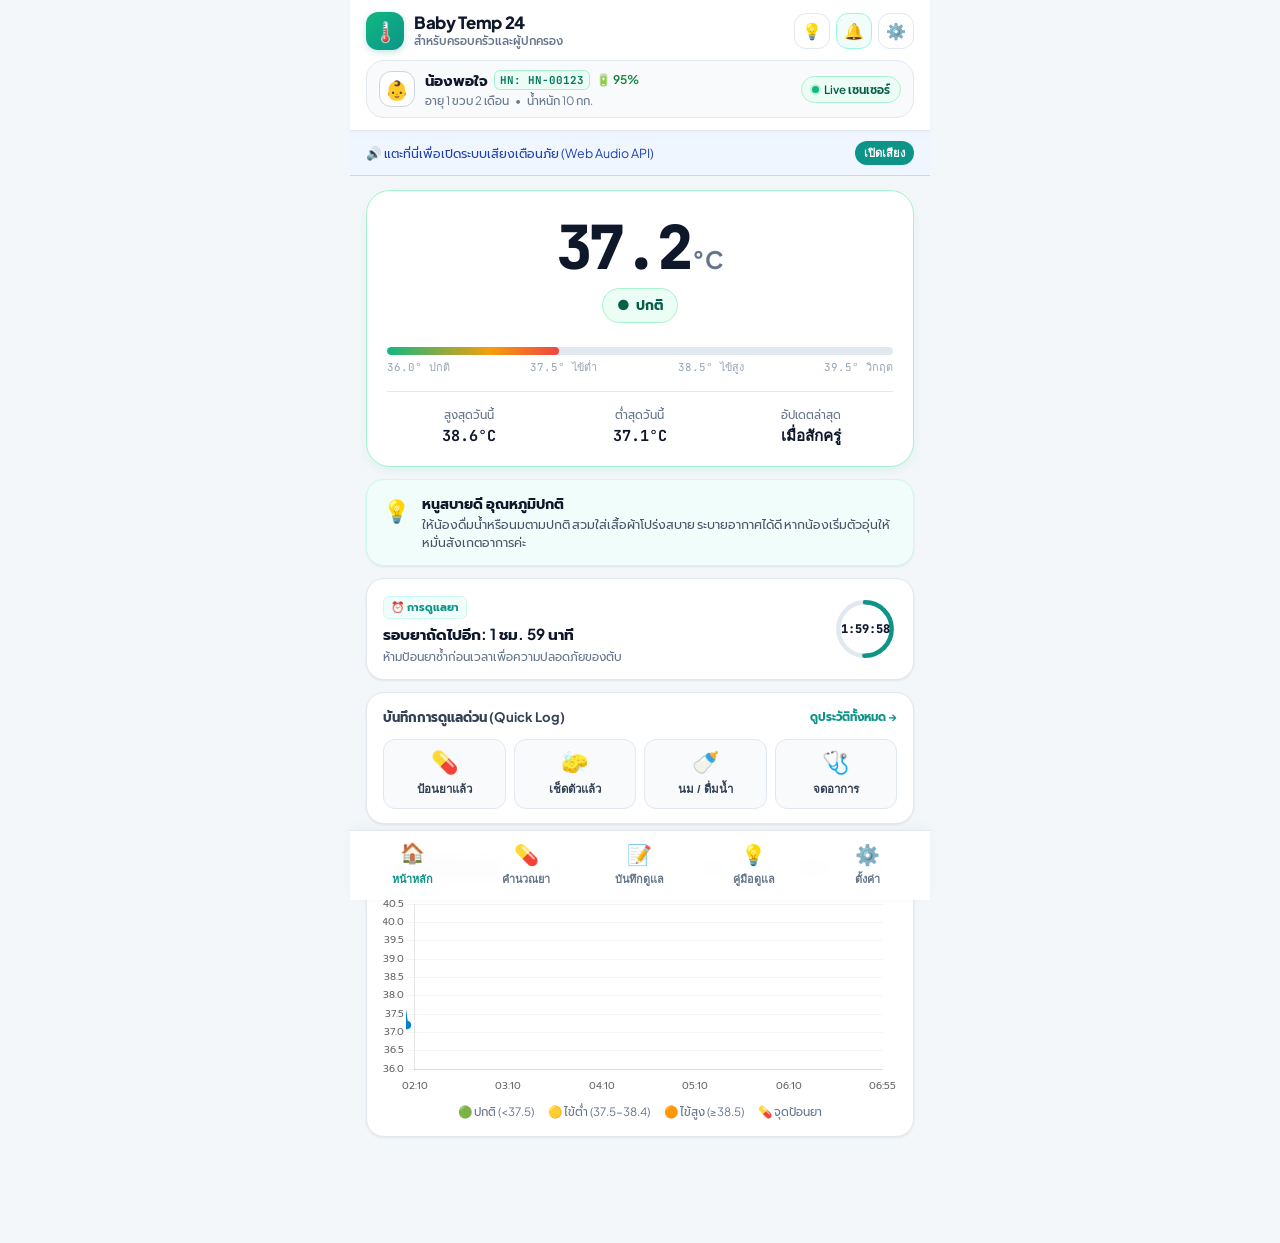
==== commit 3a2dd651: "Add files via upload" ====
--- a/index.html
+++ b/index.html
@@ -3,24 +3,24 @@
 <head>
   <meta charset="UTF-8">
   <meta name="viewport" content="width=device-width, initial-scale=1.0, maximum-scale=1.0, user-scalable=no">
-  <meta name="theme-color" content="#0284c7">
-  <meta name="description" content="BabyTemp สำหรับผู้ปกครอง - เว็บแอปพลิเคชันเพื่อนดูแลลูกน้อยยามมีไข้ ติดตามอุณหภูมิแบบเรียลไทม์ คำนวณยาพาราฯ และส่งรายงานให้คุณหมอ">
+  <meta name="theme-color" content="#0d9488">
+  <meta name="description" content="Baby Temp 24 สำหรับผู้ปกครอง - ระบบติดตามไข้ลูกน้อยแบบเรียลไทม์ คำนวณยาพาราฯ และส่งรายงานให้แพทย์">
   
-  <title>BabyTemp ผู้ปกครอง - ดูแลลูกน้อยยามมีไข้</title>
+  <title>Baby Temp 24 — สำหรับผู้ปกครอง (Parent Care)</title>
   
   <link rel="manifest" href="manifest.json">
   <link rel="icon" type="image/svg+xml" href="icon.svg">
   <link rel="apple-touch-icon" href="icon-192.png">
 
-  <!-- Google Fonts: Prompt -->
+  <!-- Google Fonts: Plus Jakarta Sans, Prompt, JetBrains Mono, Noto Sans Thai -->
   <link rel="preconnect" href="https://fonts.googleapis.com">
   <link rel="preconnect" href="https://fonts.gstatic.com" crossorigin>
-  <link href="https://fonts.googleapis.com/css2?family=Prompt:wght@300;400;500;600;700;800&display=swap" rel="stylesheet">
+  <link href="https://fonts.googleapis.com/css2?family=JetBrains+Mono:wght@400;500;600;700&family=Noto+Sans+Thai:wght@400;500;600;700&family=Plus+Jakarta+Sans:wght@500;600;700;800&family=Prompt:wght@400;500;600;700&display=swap" rel="stylesheet">
 
   <!-- Local Chart.js -->
   <script src="chart.umd.min.js"></script>
 
-  <link rel="stylesheet" href="styles.css?v=1.0">
+  <link rel="stylesheet" href="styles.css?v=2.0">
 </head>
 <body>
 
@@ -30,10 +30,10 @@
     <header class="parent-header">
       <div class="header-top">
         <div class="brand-wrapper">
-          <div class="brand-icon-circle">👶</div>
+          <div class="brand-icon-circle">🌡️</div>
           <div>
-            <div class="brand-title">BabyTemp</div>
-            <div class="brand-sub">สำหรับคุณพ่อคุณแม่ & ผู้ปกครอง</div>
+            <div class="brand-title">Baby Temp 24</div>
+            <div class="brand-sub">สำหรับครอบครัวและผู้ปกครอง</div>
           </div>
         </div>
 
@@ -50,10 +50,6 @@
           <button id="btnSoundToggle" class="btn-icon active" title="เปิด/ปิดเสียงเตือนไข้" onclick="toggleSound()">
             <span id="soundIcon">🔔</span>
           </button>
-          <!-- Switch to Ward Monitor -->
-          <a href="/" class="btn-icon" title="สลับไปยังหน้าจอรวมวอร์ดโรงพยาบาล" style="text-decoration: none;">
-            <span>🏥</span>
-          </a>
           <!-- Quick Settings -->
           <button class="btn-icon" title="ตั้งค่าระบบ" onclick="switchTab('settings')">
             <span>⚙️</span>
--- a/styles.css
+++ b/styles.css
@@ -1,43 +1,64 @@
-/* BabyTemp Parent Companion - Stylesheet */
+/* ==========================================================================
+   Baby Temp 24 - Parent Care Edition (สไตล์ระบบโรงพยาบาลสำหรับผู้ปกครอง)
+   Modern Medical Design System: Emerald/Teal & Slate Palette
+   ========================================================================== */
+
 :root {
-  --primary: #0284c7;
-  --primary-light: #e0f2fe;
-  --primary-dark: #0369a1;
-  --secondary: #8b5cf6;
-  --secondary-light: #ede9fe;
-  
+  /* Medical Brand Theme (matching Hospital Ward Monitor) */
+  --primary: #0d9488;          /* Teal 600 */
+  --primary-hover: #0f766e;    /* Teal 700 */
+  --primary-light: #f0fdfa;    /* Teal 50 */
+  --primary-border: #99f6e4;   /* Teal 200 */
+  --emerald: #10b981;          /* Emerald 500 */
+  --emerald-dark: #047857;     /* Emerald 700 */
+  --emerald-light: #ecfdf5;    /* Emerald 50 */
+
+  /* Temperature Fever States */
   --temp-normal: #10b981;
   --temp-normal-bg: #ecfdf5;
   --temp-normal-border: #a7f3d0;
-  
+  --temp-normal-text: #065f46;
+
   --temp-low: #f59e0b;
   --temp-low-bg: #fffbeb;
   --temp-low-border: #fde68a;
-  
+  --temp-low-text: #92400e;
+
   --temp-high: #f97316;
   --temp-high-bg: #fff7ed;
   --temp-high-border: #fed7aa;
-  
+  --temp-high-text: #9a3412;
+
   --temp-crit: #ef4444;
   --temp-crit-bg: #fef2f2;
   --temp-crit-border: #fecaca;
-
-  --bg-main: #f8fafc;
+  --temp-crit-text: #991b1b;
+
+  /* Neutrals & Surfaces */
+  --bg-main: #f4f7f9;          /* Medical soft slate */
   --bg-card: #ffffff;
-  --text-main: #1e293b;
-  --text-muted: #64748b;
-  --text-sub: #94a3b8;
-  --border-color: #e2e8f0;
-  
-  --shadow-sm: 0 1px 3px rgba(0, 0, 0, 0.05);
-  --shadow-md: 0 4px 12px rgba(0, 0, 0, 0.06);
-  --shadow-lg: 0 10px 25px rgba(0, 0, 0, 0.08);
-  --radius-sm: 10px;
-  --radius-md: 16px;
-  --radius-lg: 24px;
+  --border-color: #e2e8f0;      /* Slate 200 */
+  --border-subtle: #f1f5f9;    /* Slate 100 */
+  --text-main: #0f172a;        /* Slate 900 */
+  --text-muted: #64748b;       /* Slate 500 */
+  --text-sub: #94a3b8;         /* Slate 400 */
+
+  /* Shadows & Radii */
+  --shadow-2xs: 0 1px 2px rgba(0, 0, 0, 0.04);
+  --shadow-xs: 0 1px 3px rgba(0, 0, 0, 0.05), 0 1px 2px rgba(0, 0, 0, 0.03);
+  --shadow-sm: 0 4px 6px -1px rgba(0, 0, 0, 0.05), 0 2px 4px -2px rgba(0, 0, 0, 0.05);
+  --shadow-md: 0 10px 15px -3px rgba(0, 0, 0, 0.06), 0 4px 6px -4px rgba(0, 0, 0, 0.05);
+  --shadow-lg: 0 20px 25px -5px rgba(0, 0, 0, 0.08), 0 8px 10px -6px rgba(0, 0, 0, 0.04);
+
+  --radius-sm: 8px;
+  --radius-md: 12px;
+  --radius-lg: 18px;
+  --radius-xl: 24px;
   --radius-full: 9999px;
-  
-  --font-family: 'Prompt', -apple-system, BlinkMacSystemFont, "Segoe UI", Roboto, sans-serif;
+
+  /* Typography */
+  --font-family: 'Plus Jakarta Sans', 'Prompt', -apple-system, BlinkMacSystemFont, "Segoe UI", Roboto, sans-serif;
+  --font-mono: 'JetBrains Mono', monospace;
 }
 
 * {
@@ -52,13 +73,14 @@
   background-color: var(--bg-main);
   color: var(--text-main);
   line-height: 1.5;
-  padding-bottom: 84px; /* Space for bottom navigation */
+  padding-bottom: 92px; /* Space for bottom navigation */
   min-height: 100vh;
-}
-
-/* App Container */
+  -webkit-font-smoothing: antialiased;
+}
+
+/* App Container - Optimized for mobile & tablet */
 .app-container {
-  max-width: 600px;
+  max-width: 580px;
   margin: 0 auto;
   position: relative;
   min-height: 100vh;
@@ -66,7 +88,9 @@
   flex-direction: column;
 }
 
-/* Header */
+/* ==========================================================================
+   Header (สไตล์เดียวกับหน้าจอพยาบาล Hospital Ward)
+   ========================================================================== */
 .parent-header {
   background: #ffffff;
   border-bottom: 1px solid var(--border-color);
@@ -74,7 +98,7 @@
   position: sticky;
   top: 0;
   z-index: 40;
-  box-shadow: var(--shadow-sm);
+  box-shadow: 0 1px 3px rgba(0, 0, 0, 0.03);
 }
 
 .header-top {
@@ -90,67 +114,72 @@
 }
 
 .brand-icon-circle {
-  width: 40px;
-  height: 40px;
-  border-radius: var(--radius-full);
-  background: linear-gradient(135deg, #e0f2fe, #bae6fd);
+  width: 38px;
+  height: 38px;
+  border-radius: var(--radius-md);
+  background: linear-gradient(135deg, #10b981, #0d9488);
+  color: #ffffff;
   display: flex;
   align-items: center;
   justify-content: center;
-  font-size: 22px;
+  font-size: 20px;
+  box-shadow: 0 2px 6px rgba(13, 148, 136, 0.25);
+  flex-shrink: 0;
 }
 
 .brand-title {
   font-size: 1.05rem;
-  font-weight: 700;
-  color: var(--primary-dark);
-  line-height: 1.2;
+  font-weight: 800;
+  color: #0f172a;
+  letter-spacing: -0.02em;
+  line-height: 1.15;
 }
 
 .brand-sub {
-  font-size: 0.75rem;
+  font-size: 0.72rem;
   color: var(--text-muted);
+  font-weight: 500;
 }
 
 .header-actions {
   display: flex;
   align-items: center;
-  gap: 8px;
+  gap: 6px;
 }
 
 .btn-icon {
-  width: 38px;
-  height: 38px;
-  border-radius: var(--radius-full);
+  width: 36px;
+  height: 36px;
+  border-radius: var(--radius-md);
   border: 1px solid var(--border-color);
   background: #ffffff;
   display: flex;
   align-items: center;
   justify-content: center;
-  font-size: 17px;
+  font-size: 16px;
   cursor: pointer;
   color: var(--text-main);
-  transition: all 0.2s ease;
+  transition: all 0.15s ease;
 }
 
 .btn-icon:hover {
-  background: #f1f5f9;
-  transform: translateY(-1px);
+  background: #f8fafc;
+  border-color: #cbd5e1;
 }
 
 .btn-icon.active {
   background: var(--primary-light);
-  border-color: var(--primary);
-  color: var(--primary-dark);
-}
-
-/* Baby Profile Bar */
+  border-color: var(--primary-border);
+  color: var(--primary-hover);
+}
+
+/* Baby Profile Bar / Sub-header Strip */
 .baby-bar {
   display: flex;
   align-items: center;
   justify-content: space-between;
   background: #f8fafc;
-  border-radius: var(--radius-md);
+  border-radius: var(--radius-lg);
   padding: 8px 12px;
   margin-top: 10px;
   border: 1px solid var(--border-color);
@@ -160,24 +189,30 @@
   display: flex;
   align-items: center;
   gap: 10px;
+  min-width: 0;
 }
 
 .baby-avatar-btn {
-  font-size: 26px;
-  background: #ffffff;
-  border: 2px solid var(--border-color);
-  width: 44px;
-  height: 44px;
-  border-radius: var(--radius-full);
+  width: 36px;
+  height: 36px;
+  border-radius: var(--radius-md);
+  background: #ffffff;
+  border: 1px solid #cbd5e1;
   display: flex;
   align-items: center;
   justify-content: center;
+  font-size: 19px;
   cursor: pointer;
+  flex-shrink: 0;
+  transition: transform 0.15s ease;
+}
+
+.baby-avatar-btn:hover {
+  transform: scale(1.05);
 }
 
 .baby-details {
-  display: flex;
-  flex-direction: column;
+  min-width: 0;
 }
 
 .baby-name-row {
@@ -188,136 +223,103 @@
 }
 
 .baby-name {
-  font-weight: 700;
-  font-size: 1.05rem;
-  color: var(--text-main);
+  font-size: 0.92rem;
+  font-weight: 700;
+  color: #0f172a;
 }
 
 .baby-hn-badge {
-  display: inline-flex;
-  align-items: center;
+  font-family: var(--font-mono);
+  font-size: 0.68rem;
+  font-weight: 700;
+  color: #047857;
   background: #ecfdf5;
   border: 1px solid #a7f3d0;
-  color: #065f46;
+  border-radius: 6px;
+  padding: 1px 5px;
+}
+
+.baby-meta {
   font-size: 0.72rem;
-  font-weight: 700;
-  padding: 1px 7px;
-  border-radius: 6px;
-  font-family: monospace, inherit;
-}
-
-.form-range {
-  width: 100%;
-  accent-color: var(--primary);
-  cursor: pointer;
-  height: 6px;
-  margin: 6px 0;
-}
-
-.baby-meta {
-  font-size: 0.75rem;
   color: var(--text-muted);
   display: flex;
-  gap: 8px;
-}
-
+  align-items: center;
+  gap: 6px;
+  margin-top: 1px;
+}
+
+/* Connection Pill */
 .connection-pill {
   display: inline-flex;
   align-items: center;
   gap: 5px;
-  font-size: 0.75rem;
+  font-size: 0.72rem;
   font-weight: 600;
   padding: 4px 10px;
   border-radius: var(--radius-full);
-  background: #e2e8f0;
-  color: var(--text-muted);
-  transition: all 0.3s ease;
+  background: #f1f5f9;
+  border: 1px solid #e2e8f0;
+  color: #475569;
+  cursor: pointer;
+  white-space: nowrap;
+  flex-shrink: 0;
+  transition: all 0.15s ease;
 }
 
 .connection-pill.online {
-  background: #dcfce7;
-  color: #15803d;
-}
-
-.connection-pill.demo {
-  background: #fef3c7;
-  color: #b45309;
-}
-
-.connection-pill.offline {
-  background: #fee2e2;
-  color: #b91c1c;
-}
-
-.offline-alert-banner {
-  background: #fef2f2;
-  border: 1px solid #fecaca;
-  color: #991b1b;
-  padding: 10px 14px;
-  border-radius: var(--radius-md);
-  font-size: 0.85rem;
-  font-weight: 600;
-  display: flex;
-  align-items: center;
-  gap: 10px;
-  margin-bottom: 12px;
-  box-shadow: var(--shadow-sm);
-  animation: fadeIn 0.3s ease;
-}
-
-.hero-card.error {
-  border-color: #ef4444;
-  background: linear-gradient(180deg, #ffffff 60%, #fee2e2 100%);
-  animation: crit-border 1.2s infinite;
-}
-
-.status-badge.error {
-  background: #fee2e2;
-  color: #b91c1c;
-  border: 1px solid #fca5a5;
-}
-
-.advice-box.error {
-  border-left-color: #ef4444;
-  background: #fef2f2;
-}
-
-.btn-icon.active-glow {
-  background: #fef9c3;
-  border-color: #eab308;
-  color: #854d0e;
-  box-shadow: 0 0 8px rgba(234, 179, 8, 0.4);
+  background: #ecfdf5;
+  border-color: #a7f3d0;
+  color: #065f46;
 }
 
 .connection-dot {
   width: 7px;
   height: 7px;
   border-radius: 50%;
-  background: currentColor;
-}
-
-.connection-pill.online .connection-dot {
-  animation: pulse-dot 2s infinite;
-}
-
-@keyframes pulse-dot {
-  0%, 100% { opacity: 1; transform: scale(1); }
-  50% { opacity: 0.4; transform: scale(0.85); }
+  background: #10b981;
+  display: inline-block;
+  box-shadow: 0 0 0 2px rgba(16, 185, 129, 0.2);
+}
+
+.connection-pill:not(.online) .connection-dot {
+  background: #f59e0b;
+}
+
+/* Notification Banners */
+.demo-banner, .offline-alert-banner {
+  padding: 10px 16px;
+  font-size: 0.78rem;
+  display: flex;
+  align-items: center;
+  justify-content: space-between;
+  gap: 10px;
+  border-bottom: 1px solid transparent;
+}
+
+.demo-banner {
+  background: #fffbeb;
+  border-color: #fde68a;
+  color: #92400e;
+}
+
+.offline-alert-banner {
+  background: #fff1f2;
+  border-color: #fecdd3;
+  color: #be123c;
+  border-radius: var(--radius-lg);
+  margin-bottom: 12px;
+  box-shadow: var(--shadow-xs);
 }
 
 /* Main Content Area */
 .main-content {
-  padding: 16px;
-  display: flex;
-  flex-direction: column;
-  gap: 16px;
+  padding: 14px 16px;
   flex: 1;
 }
 
-/* Tab Sections */
 .tab-content {
   display: none;
-  animation: fadeIn 0.25s ease-out;
+  animation: fadeIn 0.15s ease-out;
 }
 
 .tab-content.active {
@@ -329,187 +331,306 @@
   to { opacity: 1; transform: translateY(0); }
 }
 
-/* Hero Monitor Card */
+/* ==========================================================================
+   Hero Monitor Card (เหมือน BedCard ของโรงพยาบาล แต่จัดใหญ่ให้ดูง่าย)
+   ========================================================================== */
 .hero-card {
-  background: var(--bg-card);
-  border-radius: var(--radius-lg);
-  padding: 24px 20px;
-  box-shadow: var(--shadow-md);
-  border: 2px solid var(--border-color);
+  background: #ffffff;
+  border: 1px solid var(--border-color);
+  border-radius: var(--radius-xl);
+  padding: 22px 20px 18px;
   text-align: center;
   position: relative;
-  overflow: hidden;
-  transition: all 0.3s ease;
-}
-
+  box-shadow: var(--shadow-sm);
+  transition: all 0.25s ease;
+}
+
+/* Status-based Border Glow */
 .hero-card.normal {
-  border-color: var(--temp-normal-border);
-  background: linear-gradient(180deg, #ffffff 60%, var(--temp-normal-bg) 100%);
+  border-color: #a7f3d0;
+  box-shadow: 0 4px 14px -3px rgba(16, 185, 129, 0.15);
 }
 
 .hero-card.low {
-  border-color: var(--temp-low-border);
-  background: linear-gradient(180deg, #ffffff 60%, var(--temp-low-bg) 100%);
-}
-
-.hero-card.high {
-  border-color: var(--temp-high-border);
-  background: linear-gradient(180deg, #ffffff 60%, var(--temp-high-bg) 100%);
-}
-
-.hero-card.crit {
-  border-color: var(--temp-crit-border);
-  background: linear-gradient(180deg, #ffffff 60%, var(--temp-crit-bg) 100%);
-  animation: crit-border 1.5s infinite;
-}
-
-@keyframes crit-border {
-  0%, 100% { box-shadow: 0 0 0 0 rgba(239, 68, 68, 0.4); }
-  50% { box-shadow: 0 0 0 8px rgba(239, 68, 68, 0); }
-}
-
-.hero-baby-mood {
-  font-size: 52px;
-  line-height: 1;
-  margin-bottom: 8px;
-  display: inline-block;
-  transition: transform 0.3s ease;
-}
-
-.hero-baby-mood:hover {
-  transform: scale(1.15) rotate(5deg);
+  border-color: #fde68a;
+  box-shadow: 0 4px 14px -3px rgba(245, 158, 11, 0.2);
+}
+
+.hero-card.high, .hero-card.crit {
+  border-color: #fecdd3;
+  box-shadow: 0 4px 18px -2px rgba(244, 63, 94, 0.25);
+  animation: pulseCard 2s infinite ease-in-out;
+}
+
+@keyframes pulseCard {
+  0%, 100% { border-color: #fecdd3; }
+  50% { border-color: #f43f5e; }
 }
 
 .hero-temp-row {
   display: flex;
   align-items: baseline;
   justify-content: center;
-  gap: 4px;
+  gap: 2px;
+  margin: 4px 0 10px;
 }
 
 .hero-temp-val {
-  font-size: 4.5rem;
+  font-family: var(--font-mono);
+  font-size: 3.8rem;
   font-weight: 800;
+  letter-spacing: -0.04em;
+  color: #0f172a;
   line-height: 1;
-  letter-spacing: -2px;
-  color: var(--text-main);
+  font-variant-numeric: tabular-nums;
 }
 
 .hero-temp-unit {
-  font-size: 1.75rem;
-  font-weight: 600;
+  font-size: 1.5rem;
+  font-weight: 700;
   color: var(--text-muted);
 }
 
+/* Status Badge */
 .status-badge {
   display: inline-flex;
   align-items: center;
-  gap: 8px;
-  padding: 6px 18px;
+  gap: 6px;
+  padding: 6px 14px;
   border-radius: var(--radius-full);
-  font-weight: 700;
-  font-size: 1rem;
-  margin-top: 10px;
-  margin-bottom: 12px;
+  font-size: 0.85rem;
+  font-weight: 700;
+  margin-bottom: 14px;
 }
 
 .status-badge.normal {
   background: var(--temp-normal-bg);
-  color: #065f46;
   border: 1px solid var(--temp-normal-border);
+  color: var(--temp-normal-text);
 }
 
 .status-badge.low {
   background: var(--temp-low-bg);
-  color: #92400e;
   border: 1px solid var(--temp-low-border);
+  color: var(--temp-low-text);
 }
 
 .status-badge.high {
   background: var(--temp-high-bg);
-  color: #9a3412;
   border: 1px solid var(--temp-high-border);
+  color: var(--temp-high-text);
 }
 
 .status-badge.crit {
   background: var(--temp-crit-bg);
-  color: #991b1b;
   border: 1px solid var(--temp-crit-border);
-}
-
-/* Thermometer Visual Bar */
+  color: var(--temp-crit-text);
+}
+
+/* Color Gauge Bar */
 .thermo-bar-wrapper {
-  margin: 14px auto 8px auto;
-  max-width: 320px;
+  margin: 10px 0 16px;
 }
 
 .thermo-bar-track {
-  height: 12px;
+  height: 8px;
   background: #e2e8f0;
   border-radius: var(--radius-full);
+  overflow: hidden;
   position: relative;
-  overflow: hidden;
 }
 
 .thermo-bar-fill {
   height: 100%;
-  width: 50%;
   border-radius: var(--radius-full);
-  background: linear-gradient(90deg, #10b981 0%, #f59e0b 55%, #f97316 75%, #ef4444 100%);
-  transition: width 0.6s cubic-bezier(0.34, 1.56, 0.64, 1);
+  background: linear-gradient(90deg, #10b981 0%, #f59e0b 60%, #ef4444 100%);
+  transition: width 0.4s ease;
 }
 
 .thermo-markers {
   display: flex;
   justify-content: space-between;
-  font-size: 0.72rem;
+  font-size: 0.68rem;
   color: var(--text-sub);
   margin-top: 4px;
-}
-
-/* Hero Stats Strip */
+  font-family: var(--font-mono);
+}
+
+/* Quick Stats Strip */
 .hero-stats-strip {
-  display: flex;
-  justify-content: space-around;
+  display: grid;
+  grid-cols: 3;
+  grid-template-columns: repeat(3, 1fr);
+  gap: 8px;
+  border-top: 1px solid var(--border-color);
   padding-top: 14px;
-  margin-top: 14px;
-  border-top: 1px dashed var(--border-color);
-  font-size: 0.8rem;
+  margin-top: 4px;
+}
+
+.stat-item {
+  display: flex;
+  flex-direction: column;
+  align-items: center;
+  font-size: 0.72rem;
   color: var(--text-muted);
 }
 
-.stat-item {
-  display: flex;
-  flex-direction: column;
-  align-items: center;
-  gap: 2px;
-}
-
 .stat-val {
-  font-weight: 700;
-  color: var(--text-main);
+  font-family: var(--font-mono);
+  font-weight: 700;
   font-size: 0.95rem;
-}
-
-/* Quick Care Actions Bar */
+  color: #0f172a;
+  margin-top: 2px;
+}
+
+/* ==========================================================================
+   Care Advice Box (กล่องคำแนะนำคุณหมอแบบเรียลไทม์)
+   ========================================================================== */
+.advice-box {
+  background: #ffffff;
+  border-radius: var(--radius-lg);
+  padding: 14px 16px;
+  margin-top: 12px;
+  display: flex;
+  gap: 12px;
+  border: 1px solid var(--border-color);
+  box-shadow: var(--shadow-xs);
+}
+
+.advice-box.normal {
+  background: #f0fdfa;
+  border-color: #ccfbf1;
+}
+
+.advice-box.low {
+  background: #fffbeb;
+  border-color: #fef3c7;
+}
+
+.advice-box.high, .advice-box.crit {
+  background: #fff1f2;
+  border-color: #ffe4e6;
+}
+
+.advice-icon {
+  font-size: 22px;
+  flex-shrink: 0;
+}
+
+.advice-title {
+  font-size: 0.88rem;
+  font-weight: 700;
+  color: #0f172a;
+  line-height: 1.3;
+}
+
+.advice-desc {
+  font-size: 0.78rem;
+  color: #475569;
+  margin-top: 3px;
+  line-height: 1.45;
+}
+
+/* ==========================================================================
+   Medication Timer Card (นาฬิกานับรอบยาถัดไป)
+   ========================================================================== */
+.med-timer-card {
+  background: #ffffff;
+  border: 1px solid var(--border-color);
+  border-radius: var(--radius-lg);
+  padding: 14px 16px;
+  margin-top: 12px;
+  display: flex;
+  align-items: center;
+  justify-content: space-between;
+  box-shadow: var(--shadow-xs);
+}
+
+.med-timer-tag {
+  display: inline-block;
+  font-size: 0.68rem;
+  font-weight: 700;
+  color: #0d9488;
+  background: #f0fdfa;
+  border: 1px solid #ccfbf1;
+  border-radius: 6px;
+  padding: 2px 7px;
+  margin-bottom: 4px;
+}
+
+.med-timer-title {
+  font-size: 0.95rem;
+  font-weight: 700;
+  color: #0f172a;
+}
+
+.med-timer-sub {
+  font-size: 0.74rem;
+  color: var(--text-muted);
+  margin-top: 2px;
+}
+
+.med-countdown-circle {
+  width: 64px;
+  height: 64px;
+  position: relative;
+  flex-shrink: 0;
+  display: flex;
+  align-items: center;
+  justify-content: center;
+}
+
+.med-countdown-circle svg {
+  width: 100%;
+  height: 100%;
+  transform: rotate(-90deg);
+}
+
+.med-circle-bg {
+  fill: none;
+  stroke: #e2e8f0;
+  stroke-width: 5;
+}
+
+.med-circle-fill {
+  fill: none;
+  stroke: #0d9488;
+  stroke-width: 5;
+  stroke-linecap: round;
+  stroke-dasharray: 188.5;
+  stroke-dashoffset: 0;
+  transition: stroke-dashoffset 0.5s ease;
+}
+
+.med-countdown-text {
+  position: absolute;
+  font-family: var(--font-mono);
+  font-size: 0.75rem;
+  font-weight: 800;
+  color: #0f172a;
+  text-align: center;
+}
+
+/* ==========================================================================
+   Quick Actions Grid (ปุ่มบันทึกการดูแลด่วน)
+   ========================================================================== */
 .quick-actions-card {
-  background: var(--bg-card);
-  border-radius: var(--radius-md);
-  padding: 14px;
-  box-shadow: var(--shadow-sm);
+  background: #ffffff;
   border: 1px solid var(--border-color);
+  border-radius: var(--radius-lg);
+  padding: 14px 16px;
+  margin-top: 12px;
+  box-shadow: var(--shadow-xs);
 }
 
 .section-label {
-  font-size: 0.85rem;
-  font-weight: 700;
-  color: var(--text-muted);
-  text-transform: uppercase;
-  letter-spacing: 0.5px;
-  margin-bottom: 10px;
   display: flex;
   align-items: center;
   justify-content: space-between;
+  font-size: 0.82rem;
+  font-weight: 700;
+  color: #334155;
+  margin-bottom: 12px;
 }
 
 .action-grid {
@@ -522,177 +643,46 @@
   background: #f8fafc;
   border: 1px solid var(--border-color);
   border-radius: var(--radius-md);
-  padding: 12px 6px;
+  padding: 10px 4px;
   display: flex;
   flex-direction: column;
   align-items: center;
-  gap: 6px;
+  gap: 4px;
   cursor: pointer;
-  transition: all 0.2s ease;
+  transition: all 0.15s ease;
 }
 
 .btn-quick-action:hover {
-  background: var(--primary-light);
-  border-color: var(--primary);
-  transform: translateY(-2px);
-}
-
-.btn-quick-action .action-icon {
-  font-size: 24px;
-}
-
-.btn-quick-action .action-text {
-  font-size: 0.75rem;
+  background: #f0fdfa;
+  border-color: var(--primary-border);
+  transform: translateY(-1px);
+}
+
+.btn-quick-action:active {
+  transform: scale(0.97);
+}
+
+.action-icon {
+  font-size: 22px;
+}
+
+.action-text {
+  font-size: 0.72rem;
   font-weight: 600;
-  color: var(--text-main);
-  text-align: center;
-  line-height: 1.2;
-}
-
-/* Smart Care Advice Box */
-.advice-box {
-  border-radius: var(--radius-md);
-  padding: 14px 16px;
-  display: flex;
-  align-items: flex-start;
-  gap: 12px;
-  font-size: 0.88rem;
-  border: 1px solid transparent;
-  transition: all 0.3s ease;
-}
-
-.advice-box.normal {
-  background: #ecfdf5;
-  border-color: #a7f3d0;
-  color: #065f46;
-}
-
-.advice-box.low {
-  background: #fffbeb;
-  border-color: #fde68a;
-  color: #92400e;
-}
-
-.advice-box.high {
-  background: #fff7ed;
-  border-color: #fed7aa;
-  color: #9a3412;
-}
-
-.advice-box.crit {
-  background: #fef2f2;
-  border-color: #fecaca;
-  color: #991b1b;
-}
-
-.advice-icon {
-  font-size: 26px;
-  flex-shrink: 0;
-}
-
-.advice-content {
-  flex: 1;
-}
-
-.advice-title {
-  font-weight: 700;
-  margin-bottom: 2px;
-}
-
-.advice-desc {
-  font-size: 0.82rem;
-  line-height: 1.4;
-  opacity: 0.95;
-}
-
-/* Next Med Timer Card */
-.med-timer-card {
-  background: linear-gradient(135deg, #0284c7 0%, #0369a1 100%);
-  color: #ffffff;
+  color: #334155;
+  white-space: nowrap;
+}
+
+/* ==========================================================================
+   Chart Card (กราฟแนวโน้มอุณหภูมิสไตล์โรงพยาบาล)
+   ========================================================================== */
+.chart-card {
+  background: #ffffff;
+  border: 1px solid var(--border-color);
   border-radius: var(--radius-lg);
-  padding: 18px 20px;
-  box-shadow: 0 8px 20px rgba(2, 132, 199, 0.25);
-  display: flex;
-  align-items: center;
-  justify-content: space-between;
-  gap: 12px;
-}
-
-.med-timer-left {
-  display: flex;
-  flex-direction: column;
-  gap: 2px;
-}
-
-.med-timer-tag {
-  font-size: 0.75rem;
-  background: rgba(255, 255, 255, 0.2);
-  display: inline-block;
-  padding: 2px 8px;
-  border-radius: var(--radius-full);
-  align-self: flex-start;
-  font-weight: 600;
-}
-
-.med-timer-title {
-  font-size: 1.15rem;
-  font-weight: 700;
-  margin-top: 4px;
-}
-
-.med-timer-sub {
-  font-size: 0.8rem;
-  opacity: 0.85;
-}
-
-.med-countdown-circle {
-  position: relative;
-  width: 72px;
-  height: 72px;
-  display: flex;
-  align-items: center;
-  justify-content: center;
-  flex-shrink: 0;
-}
-
-.med-countdown-circle svg {
-  transform: rotate(-90deg);
-  width: 72px;
-  height: 72px;
-}
-
-.med-countdown-circle circle {
-  fill: none;
-  stroke-width: 6;
-}
-
-.med-circle-bg {
-  stroke: rgba(255, 255, 255, 0.25);
-}
-
-.med-circle-fill {
-  stroke: #ffffff;
-  stroke-linecap: round;
-  stroke-dasharray: 188;
-  stroke-dashoffset: 40;
-  transition: stroke-dashoffset 1s linear;
-}
-
-.med-countdown-text {
-  position: absolute;
-  font-size: 0.85rem;
-  font-weight: 700;
-  text-align: center;
-  line-height: 1.1;
-}
-
-/* Trend Chart Section */
-.chart-card {
-  background: var(--bg-card);
-  border-radius: var(--radius-md);
   padding: 16px;
-  box-shadow: var(--shadow-sm);
-  border: 1px solid var(--border-color);
+  margin-top: 12px;
+  box-shadow: var(--shadow-xs);
 }
 
 .chart-header {
@@ -700,481 +690,355 @@
   align-items: center;
   justify-content: space-between;
   margin-bottom: 12px;
+  flex-wrap: wrap;
+  gap: 8px;
 }
 
 .chart-title {
-  font-weight: 700;
-  font-size: 0.95rem;
-  color: var(--text-main);
-  display: flex;
-  align-items: center;
-  gap: 6px;
+  font-size: 0.88rem;
+  font-weight: 700;
+  color: #0f172a;
 }
 
 .chart-range-pills {
   display: flex;
-  gap: 4px;
   background: #f1f5f9;
-  padding: 3px;
-  border-radius: var(--radius-full);
+  padding: 2px;
+  border-radius: var(--radius-md);
+  gap: 2px;
 }
 
 .btn-range-pill {
   border: none;
   background: transparent;
-  padding: 4px 10px;
-  border-radius: var(--radius-full);
+  padding: 4px 9px;
+  border-radius: var(--radius-sm);
   font-size: 0.72rem;
   font-weight: 600;
   color: var(--text-muted);
   cursor: pointer;
-  transition: all 0.2s;
+  transition: all 0.15s ease;
 }
 
 .btn-range-pill.active {
   background: #ffffff;
-  color: var(--primary-dark);
-  box-shadow: var(--shadow-sm);
+  color: #0f172a;
+  box-shadow: 0 1px 3px rgba(0, 0, 0, 0.08);
 }
 
 .chart-wrapper {
   position: relative;
-  height: 220px;
+  height: 200px;
   width: 100%;
 }
 
-/* Calculator Tab */
-.calc-card {
-  background: var(--bg-card);
+/* ==========================================================================
+   Tab 2: Medication Calculator Cards
+   ========================================================================== */
+.calc-card, .timeline-card, .guide-card {
+  background: #ffffff;
+  border: 1px solid var(--border-color);
   border-radius: var(--radius-lg);
-  padding: 20px;
-  box-shadow: var(--shadow-sm);
-  border: 1px solid var(--border-color);
-  margin-bottom: 16px;
+  padding: 18px 16px;
+  margin-bottom: 14px;
+  box-shadow: var(--shadow-xs);
 }
 
 .calc-result-box {
-  background: linear-gradient(135deg, #f0fdf4 0%, #dcfce7 100%);
-  border: 2px dashed #86efac;
-  border-radius: var(--radius-md);
-  padding: 18px;
+  background: #f0fdfa;
+  border: 1px solid var(--primary-border);
+  border-radius: var(--radius-lg);
+  padding: 16px;
   text-align: center;
-  margin: 16px 0;
+  margin: 14px 0;
 }
 
 .calc-result-number {
+  font-family: var(--font-mono);
   font-size: 2.8rem;
   font-weight: 800;
-  color: #15803d;
+  color: #0f766e;
   line-height: 1;
 }
 
 .calc-result-unit {
   font-size: 1.1rem;
+  font-weight: 700;
+  color: #0d9488;
+}
+
+.calc-spoon-hint {
+  font-size: 0.85rem;
   font-weight: 600;
-  color: #166534;
-}
-
-.calc-spoon-hint {
-  font-size: 0.95rem;
+  color: #047857;
+  margin-top: 4px;
+}
+
+/* Forms & Inputs */
+.form-row {
+  margin-bottom: 14px;
+}
+
+.form-label {
+  display: block;
+  font-size: 0.78rem;
   font-weight: 600;
-  color: #15803d;
-  margin-top: 6px;
-}
-
-/* Care Logs Tab */
-.timeline-card {
-  background: var(--bg-card);
-  border-radius: var(--radius-lg);
-  padding: 18px;
-  box-shadow: var(--shadow-sm);
+  color: #334155;
+  margin-bottom: 5px;
+}
+
+.form-input, .form-select {
+  width: 100%;
+  border-radius: var(--radius-md);
   border: 1px solid var(--border-color);
-}
-
+  background: #ffffff;
+  padding: 9px 12px;
+  font-size: 0.88rem;
+  font-family: var(--font-family);
+  color: #0f172a;
+  outline: none;
+  transition: border-color 0.15s ease;
+}
+
+.form-input:focus, .form-select:focus {
+  border-color: var(--primary);
+  box-shadow: 0 0 0 3px rgba(13, 148, 136, 0.15);
+}
+
+.form-range {
+  width: 100%;
+  accent-color: var(--primary);
+}
+
+/* Generic Buttons */
+.btn {
+  display: inline-flex;
+  align-items: center;
+  justify-content: center;
+  gap: 6px;
+  padding: 9px 16px;
+  border-radius: var(--radius-md);
+  font-size: 0.82rem;
+  font-weight: 600;
+  cursor: pointer;
+  transition: all 0.15s ease;
+  border: 1px solid transparent;
+}
+
+.btn-primary {
+  background: #0d9488;
+  color: #ffffff;
+}
+
+.btn-primary:hover {
+  background: #0f766e;
+}
+
+.btn-outline {
+  background: #ffffff;
+  border-color: var(--border-color);
+  color: #334155;
+}
+
+.btn-outline:hover {
+  background: #f8fafc;
+  border-color: #cbd5e1;
+}
+
+.btn-block {
+  width: 100%;
+}
+
+/* Timeline Care Logs */
 .timeline-list {
   display: flex;
   flex-direction: column;
+  gap: 10px;
+}
+
+/* Red Flags Guide Items */
+.red-flag-item {
+  display: flex;
+  align-items: flex-start;
+  gap: 10px;
+  padding: 10px 0;
+  border-bottom: 1px solid #fee2e2;
+  font-size: 0.85rem;
+  color: #991b1b;
+}
+
+.red-flag-item:last-child {
+  border-bottom: none;
+}
+
+.guide-step {
+  display: flex;
   gap: 12px;
-  margin-top: 14px;
-}
-
-.timeline-item {
-  display: flex;
-  align-items: flex-start;
-  gap: 12px;
-  padding-bottom: 12px;
-  border-bottom: 1px solid #f1f5f9;
-  position: relative;
-}
-
-.timeline-item:last-child {
-  border-bottom: none;
-  padding-bottom: 0;
-}
-
-.timeline-icon-box {
-  width: 36px;
-  height: 36px;
-  border-radius: var(--radius-full);
-  display: flex;
-  align-items: center;
-  justify-content: center;
-  font-size: 18px;
-  flex-shrink: 0;
-}
-
-.timeline-icon-box.med { background: #fee2e2; }
-.timeline-icon-box.sponge { background: #e0f2fe; }
-.timeline-icon-box.milk { background: #fef3c7; }
-.timeline-icon-box.diaper { background: #f3e8ff; }
-.timeline-icon-box.symptom { background: #ffe4e6; }
-
-.timeline-content {
-  flex: 1;
-}
-
-.timeline-title-row {
-  display: flex;
-  justify-content: space-between;
-  align-items: center;
-}
-
-.timeline-title {
-  font-weight: 700;
-  font-size: 0.9rem;
-  color: var(--text-main);
-}
-
-.timeline-time {
-  font-size: 0.75rem;
-  color: var(--text-muted);
-}
-
-.timeline-detail {
-  font-size: 0.8rem;
-  color: var(--text-muted);
-  margin-top: 2px;
-}
-
-/* Guide Accordions & Cards */
-.guide-card {
-  background: var(--bg-card);
-  border-radius: var(--radius-md);
-  padding: 16px;
-  box-shadow: var(--shadow-sm);
-  border: 1px solid var(--border-color);
-  margin-bottom: 12px;
-}
-
-.guide-step {
-  display: flex;
-  align-items: flex-start;
-  gap: 12px;
-  margin-bottom: 12px;
+  margin-bottom: 14px;
 }
 
 .step-num {
   width: 26px;
   height: 26px;
   border-radius: 50%;
-  background: var(--primary-light);
-  color: var(--primary-dark);
-  font-weight: 700;
-  font-size: 0.85rem;
+  background: #f0fdfa;
+  border: 1px solid var(--primary-border);
+  color: var(--primary-hover);
   display: flex;
   align-items: center;
   justify-content: center;
+  font-weight: 700;
+  font-size: 0.78rem;
   flex-shrink: 0;
 }
 
-.red-flag-item {
-  background: #fef2f2;
-  border-left: 4px solid #ef4444;
-  padding: 10px 12px;
-  border-radius: 4px var(--radius-sm) var(--radius-sm) 4px;
-  margin-bottom: 8px;
-  font-size: 0.85rem;
-  color: #991b1b;
-}
-
-/* Settings Form Controls */
+/* Settings Group */
 .settings-group {
-  background: var(--bg-card);
-  border-radius: var(--radius-md);
+  background: #ffffff;
+  border: 1px solid var(--border-color);
+  border-radius: var(--radius-lg);
   padding: 16px;
-  border: 1px solid var(--border-color);
-  box-shadow: var(--shadow-sm);
-  margin-bottom: 16px;
-}
-
-.form-row {
-  margin-bottom: 14px;
-}
-
-.form-row:last-child {
-  margin-bottom: 0;
-}
-
-.form-label {
-  display: block;
-  font-size: 0.85rem;
-  font-weight: 600;
-  color: var(--text-main);
-  margin-bottom: 6px;
-}
-
-.form-input, .form-select {
-  width: 100%;
-  padding: 10px 12px;
-  border-radius: var(--radius-sm);
-  border: 1px solid var(--border-color);
-  font-family: inherit;
-  font-size: 0.9rem;
-  color: var(--text-main);
-  background: #ffffff;
-  outline: none;
-  transition: border-color 0.2s;
-}
-
-.form-input:focus, .form-select:focus {
-  border-color: var(--primary);
-  box-shadow: 0 0 0 3px rgba(2, 132, 199, 0.15);
-}
-
-/* Buttons */
-.btn {
-  display: inline-flex;
-  align-items: center;
-  justify-content: center;
-  gap: 8px;
-  padding: 10px 18px;
-  border-radius: var(--radius-sm);
-  font-family: inherit;
-  font-size: 0.9rem;
-  font-weight: 600;
-  cursor: pointer;
-  border: none;
-  transition: all 0.2s ease;
-}
-
-.btn-primary {
-  background: var(--primary);
-  color: #ffffff;
-}
-
-.btn-primary:hover {
-  background: var(--primary-dark);
-}
-
-.btn-outline {
-  background: transparent;
-  border: 1px solid var(--border-color);
-  color: var(--text-main);
-}
-
-.btn-outline:hover {
-  background: #f1f5f9;
-}
-
-.btn-danger {
-  background: #ef4444;
-  color: #ffffff;
-}
-
-.btn-block {
-  width: 100%;
-}
-
-/* Bottom Navigation Bar (Mobile App Style) */
+  margin-bottom: 12px;
+  box-shadow: var(--shadow-xs);
+}
+
+/* ==========================================================================
+   Bottom Navigation Bar (แถบเมนูข้างล่าง)
+   ========================================================================== */
 .bottom-nav {
   position: fixed;
   bottom: 0;
   left: 0;
   right: 0;
-  background: #ffffff;
+  max-width: 580px;
+  margin: 0 auto;
+  background: rgba(255, 255, 255, 0.95);
+  backdrop-filter: blur(10px);
   border-top: 1px solid var(--border-color);
   display: flex;
   justify-content: space-around;
-  padding: 6px 4px 8px 4px;
+  padding: 8px 6px;
   z-index: 50;
-  box-shadow: 0 -4px 12px rgba(0, 0, 0, 0.05);
-}
-
-@media (min-width: 600px) {
-  .bottom-nav {
-    max-width: 600px;
-    margin: 0 auto;
-    border-radius: var(--radius-lg) var(--radius-lg) 0 0;
-  }
+  box-shadow: 0 -2px 10px rgba(0, 0, 0, 0.04);
 }
 
 .nav-tab-btn {
+  flex: 1;
+  display: flex;
+  flex-direction: column;
+  align-items: center;
+  gap: 3px;
   background: transparent;
   border: none;
-  display: flex;
-  flex-direction: column;
-  align-items: center;
-  gap: 3px;
-  padding: 6px 10px;
   cursor: pointer;
+  padding: 4px 2px;
   border-radius: var(--radius-md);
+  transition: all 0.15s ease;
+}
+
+.nav-icon {
+  font-size: 20px;
+  transition: transform 0.15s ease;
+}
+
+.nav-label {
+  font-size: 0.68rem;
+  font-weight: 600;
   color: var(--text-muted);
-  transition: all 0.2s ease;
-  flex: 1;
-}
-
-.nav-tab-btn .nav-icon {
-  font-size: 20px;
-  line-height: 1;
-}
-
-.nav-tab-btn .nav-label {
-  font-size: 0.7rem;
-  font-weight: 600;
-}
-
-.nav-tab-btn.active {
-  color: var(--primary);
-  background: var(--primary-light);
-}
-
-/* Modal Windows */
+}
+
+.nav-tab-btn.active .nav-icon {
+  transform: translateY(-2px);
+}
+
+.nav-tab-btn.active .nav-label {
+  color: #0d9488;
+  font-weight: 700;
+}
+
+/* Modals */
 .modal-overlay {
   position: fixed;
-  top: 0;
-  left: 0;
-  right: 0;
-  bottom: 0;
-  background: rgba(15, 23, 42, 0.6);
-  backdrop-filter: blur(4px);
-  z-index: 100;
-  display: flex;
+  inset: 0;
+  background: rgba(15, 23, 42, 0.45);
+  backdrop-filter: blur(3px);
+  display: none;
   align-items: flex-end;
   justify-content: center;
-  opacity: 0;
-  pointer-events: none;
-  transition: opacity 0.25s ease;
-}
-
-.modal-overlay.open {
-  opacity: 1;
-  pointer-events: auto;
+  z-index: 100;
+}
+
+.modal-overlay.active {
+  display: flex;
 }
 
 .modal-sheet {
   background: #ffffff;
   width: 100%;
-  max-width: 560px;
-  border-radius: var(--radius-lg) var(--radius-lg) 0 0;
+  max-width: 580px;
+  border-radius: var(--radius-xl) var(--radius-xl) 0 0;
   padding: 20px;
   max-height: 85vh;
   overflow-y: auto;
-  transform: translateY(100%);
-  transition: transform 0.3s cubic-bezier(0.16, 1, 0.3, 1);
-}
-
-.modal-overlay.open .modal-sheet {
-  transform: translateY(0);
-}
-
-@media (min-width: 600px) {
-  .modal-overlay {
-    align-items: center;
-    padding: 20px;
-  }
-  .modal-sheet {
-    border-radius: var(--radius-lg);
-  }
+  animation: slideUp 0.2s ease-out;
+}
+
+@keyframes slideUp {
+  from { transform: translateY(100%); }
+  to { transform: translateY(0); }
 }
 
 .modal-header {
   display: flex;
   align-items: center;
   justify-content: space-between;
-  margin-bottom: 16px;
-  padding-bottom: 10px;
-  border-bottom: 1px solid var(--border-color);
+  margin-bottom: 14px;
 }
 
 .modal-title {
-  font-size: 1.15rem;
-  font-weight: 700;
+  font-size: 1rem;
+  font-weight: 700;
+  color: #0f172a;
 }
 
 .modal-close-btn {
   background: #f1f5f9;
   border: none;
-  width: 32px;
-  height: 32px;
+  width: 30px;
+  height: 30px;
   border-radius: 50%;
   display: flex;
   align-items: center;
   justify-content: center;
-  font-size: 18px;
+  font-size: 16px;
   cursor: pointer;
-}
-
-/* Simulation / Demo Floating Bar */
-.demo-banner {
-  background: #fef3c7;
-  color: #92400e;
-  padding: 8px 14px;
+  color: #64748b;
+}
+
+/* Toast Box */
+.toast-box {
+  position: fixed;
+  bottom: 84px;
+  left: 50%;
+  transform: translateX(-50%) translateY(20px);
+  background: #0f172a;
+  color: #ffffff;
+  padding: 9px 18px;
+  border-radius: var(--radius-full);
   font-size: 0.8rem;
   font-weight: 600;
   display: flex;
   align-items: center;
-  justify-content: space-between;
-  border-bottom: 1px solid #fde68a;
-}
-
-.demo-slider-wrapper {
-  background: #ffffff;
-  padding: 12px 16px;
-  border-radius: var(--radius-md);
-  border: 1px dashed #f59e0b;
-  margin-bottom: 14px;
-}
-
-/* Toast Notifications */
-.toast-box {
-  position: fixed;
-  top: 20px;
-  left: 50%;
-  transform: translateX(-50%) translateY(-100px);
-  background: #1e293b;
-  color: #ffffff;
-  padding: 10px 20px;
-  border-radius: var(--radius-full);
-  font-size: 0.88rem;
-  font-weight: 500;
+  gap: 8px;
   box-shadow: var(--shadow-lg);
-  z-index: 200;
-  transition: transform 0.3s cubic-bezier(0.16, 1, 0.3, 1);
-  display: flex;
-  align-items: center;
-  gap: 8px;
+  opacity: 0;
+  pointer-events: none;
+  transition: all 0.25s ease;
+  z-index: 120;
+  white-space: nowrap;
 }
 
 .toast-box.show {
+  opacity: 1;
   transform: translateX(-50%) translateY(0);
 }
-
-/* Print Stylesheet for Doctor Report */
-@media print {
-  body {
-    background: #ffffff !important;
-    padding-bottom: 0 !important;
-  }
-  .parent-header, .bottom-nav, .quick-actions-card, .btn, .modal-close-btn, .chart-range-pills {
-    display: none !important;
-  }
-  .modal-overlay {
-    position: static !important;
-    background: transparent !important;
-  }
-  .modal-sheet {
-    max-width: 100% !important;
-    box-shadow: none !important;
-    border: none !important;
-  }
-}
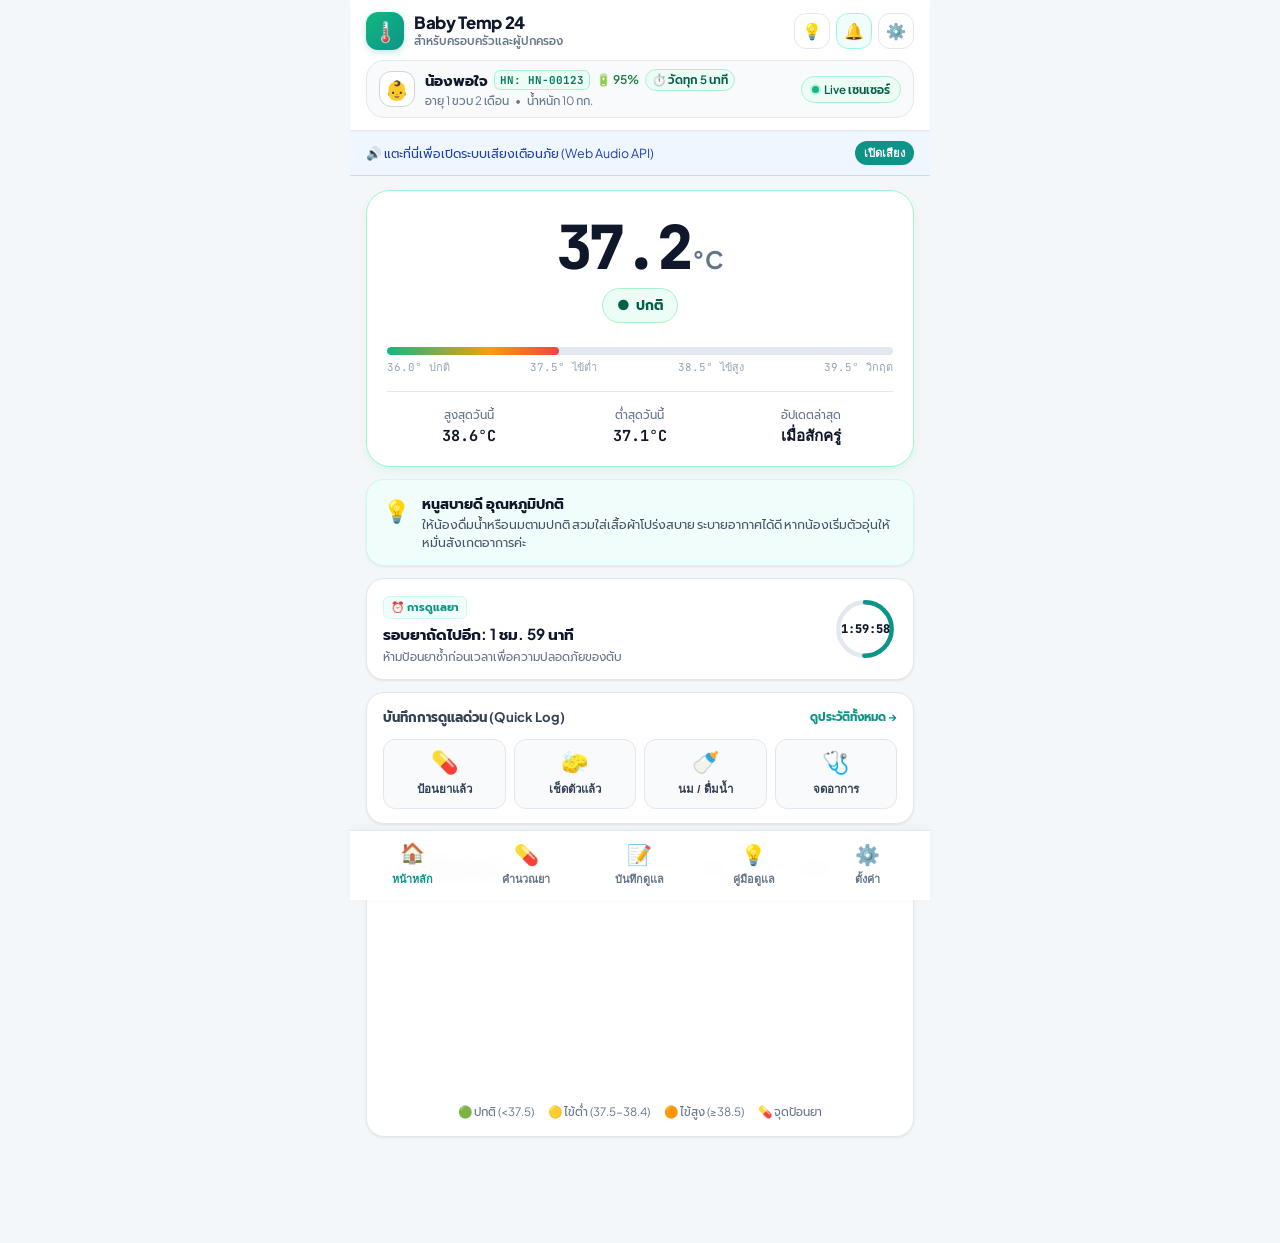
==== commit 0306e464: "Add files via upload" ====
--- a/index.html
+++ b/index.html
@@ -68,6 +68,7 @@
               <span class="baby-name" id="headerBabyName">น้องพอใจ</span>
               <span id="headerBabyHn" class="baby-hn-badge">HN: 00123</span>
               <span id="headerBattery" style="font-size: 0.75rem; color: #15803d; font-weight: 600;">🔋 95%</span>
+              <span id="headerSleepBadge" style="cursor: pointer; font-size: 0.72rem; background: #ecfdf5; color: #065f46; border: 1px solid #a7f3d0; padding: 1px 6px; border-radius: 9999px; font-weight: 600;" onclick="switchTab('settings')" title="คลิกเพื่อปรับรอบเวลาวัดไข้">⏱️ วัดทุก 5 นาที</span>
             </div>
             <div class="baby-meta">
               <span id="headerBabyAge">อายุ 1 ขวบ 2 เดือน</span>
@@ -480,11 +481,11 @@
           </div>
         </div>
 
-        <!-- ESP32 Hardware Sleep & Active Timing Settings -->
+        <!-- Hardware Sleep & Active Timing Settings -->
         <div class="settings-group">
-          <h2 style="font-size: 1rem; font-weight: 700; margin-bottom: 6px;">⏱️ รอบการทำงาน & Deep Sleep (ESP32-S3)</h2>
+          <h2 style="font-size: 1rem; font-weight: 700; margin-bottom: 6px;">⏱️ รอบการทำงาน & ประหยัดพลังงาน (Deep Sleep อุปกรณ์)</h2>
           <p style="font-size: 0.78rem; color: var(--text-muted); margin-bottom: 12px;">
-            กำหนดเวลาระดับบอร์ด ESP32-S3 ให้ตื่นมาวัดตามเวลาที่ตั้งแล้วหลับลึกเพื่อประหยัดแบตเตอรี่ (ซิงก์ตรงกับ Firebase)
+            กำหนดเวลาระดับอุปกรณ์ ให้ตื่นมาวัดตามเวลาที่ตั้งแล้วหลับลึกเพื่อประหยัดแบตเตอรี่ (ซิงก์ตรงกับ Firebase ทันที)
           </p>
           <div class="form-row">
             <div style="display: flex; justify-content: space-between; font-size: 0.82rem; font-weight: 600; margin-bottom: 4px;">
@@ -500,8 +501,14 @@
             </div>
             <input type="range" id="settingSleepMinutes" class="form-range" min="1" max="60" step="1" value="5" oninput="document.getElementById('valSleepMinutes').textContent = this.value">
           </div>
+          <div style="display: flex; gap: 6px; margin-top: 6px; margin-bottom: 12px; flex-wrap: wrap;">
+            <button type="button" class="btn btn-outline" style="padding: 4px 10px; font-size: 0.75rem; border-radius: 8px; border-color: #cbd5e1;" onclick="setDeepSleepPreset(1)">⚡ 1 นาที (เฝ้าระวัง)</button>
+            <button type="button" class="btn btn-outline" style="padding: 4px 10px; font-size: 0.75rem; border-radius: 8px; border-color: #cbd5e1;" onclick="setDeepSleepPreset(3)">⏱️ 3 นาที</button>
+            <button type="button" class="btn btn-outline" style="padding: 4px 10px; font-size: 0.75rem; border-radius: 8px; border-color: #cbd5e1;" onclick="setDeepSleepPreset(5)">⏱️ 5 นาที (มาตรฐาน)</button>
+            <button type="button" class="btn btn-outline" style="padding: 4px 10px; font-size: 0.75rem; border-radius: 8px; border-color: #cbd5e1;" onclick="setDeepSleepPreset(10)">🔋 10 นาที (ประหยัดแบต)</button>
+          </div>
           <button type="button" class="btn btn-outline btn-block" style="border-color: #a7f3d0; background: #ecfdf5; color: #065f46; font-weight: 600;" onclick="syncTimingToFirebase()">
-            <span>⚡ ซิงก์เวลาประหยัดพลังงานเข้าบอร์ด ESP32 ทันที</span>
+            <span>⚡ ซิงก์เวลาประหยัดพลังงานเข้าอุปกรณ์ทันที</span>
           </button>
         </div>
 
@@ -512,20 +519,20 @@
           <div class="form-row">
             <label class="form-label" for="settingMode">โหมดการรับข้อมูล:</label>
             <select id="settingMode" class="form-select" onchange="onModeChange(this.value)">
-              <option value="firebase">🟢 เชื่อมต่อสด Firebase (ESP32 Live)</option>
+              <option value="firebase">🟢 เชื่อมต่อสด Firebase (Live Telemetry)</option>
               <option value="demo">🧪 โหมดทดสอบจำลอง (Simulation Demo)</option>
             </select>
           </div>
 
           <div class="form-row">
-            <label class="form-label" for="settingDeviceId">รหัสอุปกรณ์ ESP32 (Device ID):</label>
+            <label class="form-label" for="settingDeviceId">รหัสอุปกรณ์ (Device ID):</label>
             <input type="text" id="settingDeviceId" class="form-input" value="baby1" placeholder="เช่น baby1, baby2">
-            <small style="color: var(--text-muted); font-size: 0.72rem;">ตรงกับ `DEVICE_ID` ในโค้ด ESP32 เพื่อรับค่าเด็กคนนี้</small>
+            <small style="color: var(--text-muted); font-size: 0.72rem;">ตรงกับ `DEVICE_ID` ของอุปกรณ์เพื่อรับค่าเด็กคนนี้</small>
           </div>
 
           <div class="form-row">
             <label class="form-label" for="settingFirebaseUrl">Firebase RTDB URL:</label>
-            <input type="text" id="settingFirebaseUrl" class="form-input" value="https://babytemp-9beab-default-rtdb.asia-southeast1.firebasedatabase.app">
+            <input type="text" id="settingFirebaseUrl" class="form-input" value="https://babyteam-parent-default-rtdb.asia-southeast1.firebasedatabase.app">
           </div>
         </div>
 
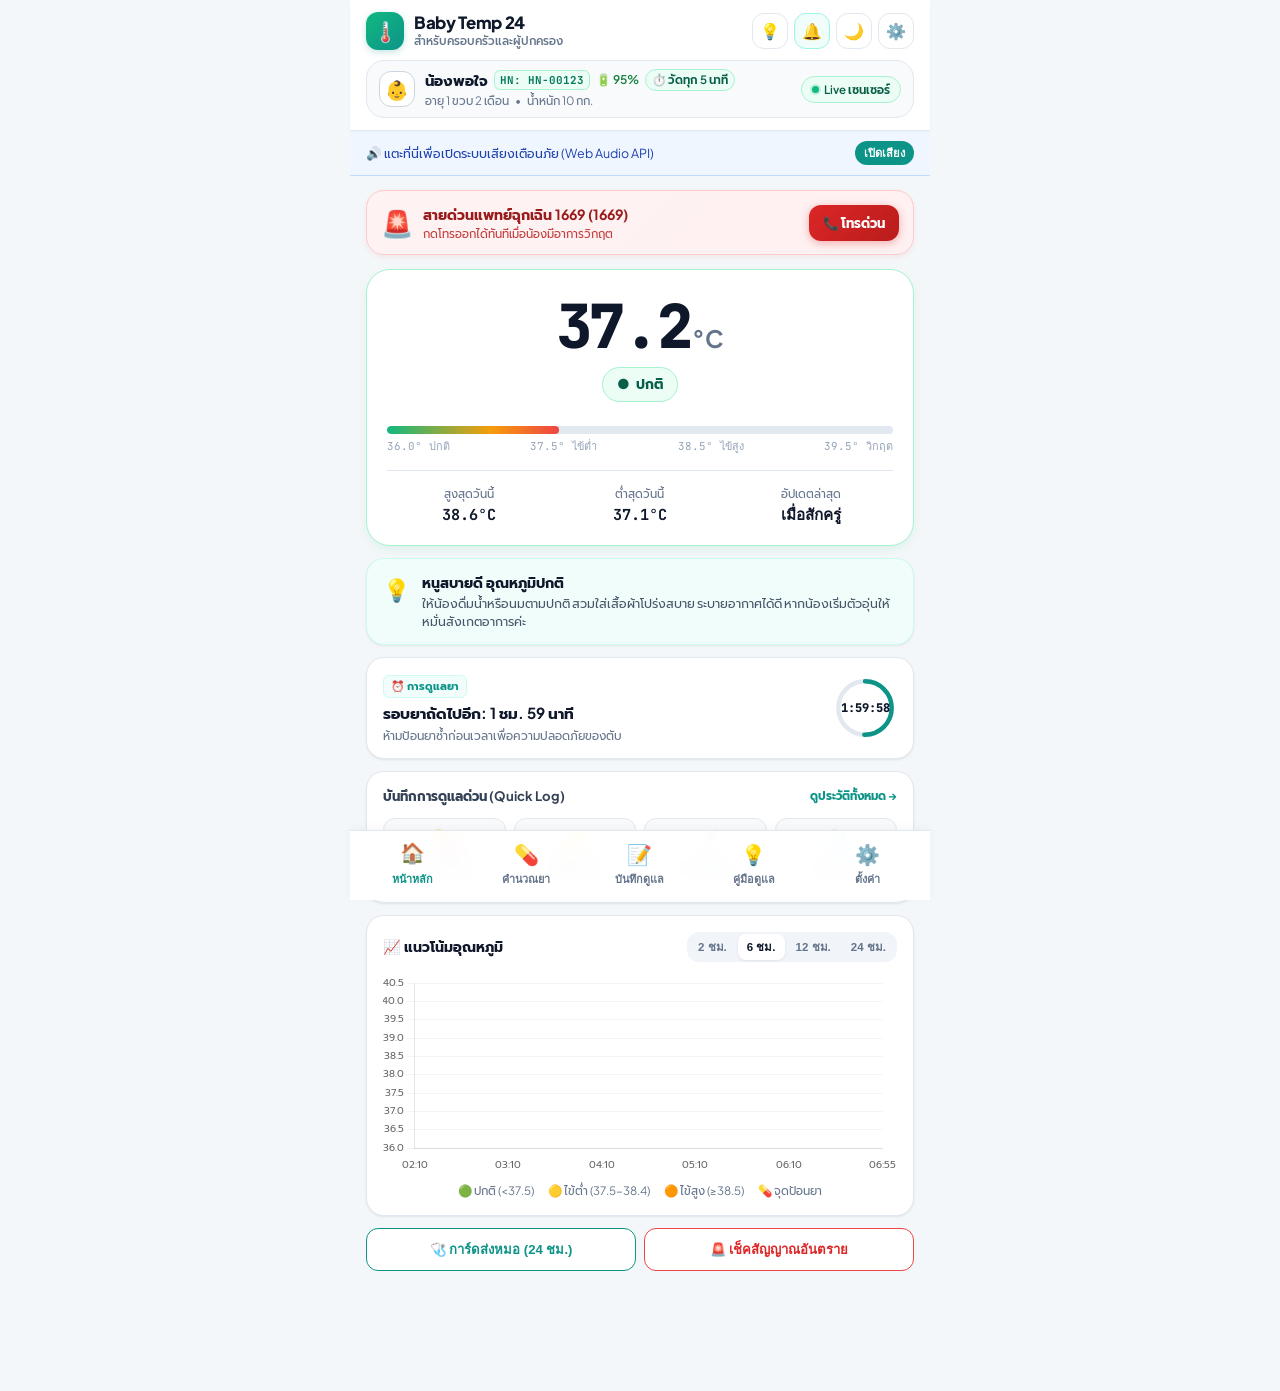
==== commit 9e7ed2b6: "Add files via upload" ====
--- a/index.html
+++ b/index.html
@@ -50,6 +50,10 @@
           <button id="btnSoundToggle" class="btn-icon active" title="เปิด/ปิดเสียงเตือนไข้" onclick="toggleSound()">
             <span id="soundIcon">🔔</span>
           </button>
+          <!-- Night-time Alarm Toggle -->
+          <button id="btnNightAlarm" class="btn-icon" title="เปิด/ปิดโหมดเตือนปลุกกลางคืน (ส่งเสียงดังต่อเนื่องเมื่อมีไข้สูง)" onclick="toggleNightAlarm()">
+            <span id="nightAlarmIcon">🌙</span>
+          </button>
           <!-- Quick Settings -->
           <button class="btn-icon" title="ตั้งค่าระบบ" onclick="switchTab('settings')">
             <span>⚙️</span>
@@ -114,6 +118,20 @@
             <div><strong>อุปกรณ์ขาดการเชื่อมต่อ</strong></div>
             <div style="font-size: 0.75rem; opacity: 0.9;">ไม่ได้รับข้อมูลเกิน 10 นาที โปรดตรวจเช็คแบตเตอรี่และสัญญาณ WiFi ของอุปกรณ์</div>
           </div>
+        </div>
+
+        <!-- Emergency Speed-Dial Card -->
+        <div class="emergency-call-card" id="homeEmergencyCard">
+          <div class="emergency-call-info">
+            <span class="emergency-call-icon">🚨</span>
+            <div>
+              <div class="emergency-call-title" id="homeEmergencyTitle">สายด่วนแพทย์ฉุกเฉิน 1669</div>
+              <div class="emergency-call-desc">กดโทรออกได้ทันทีเมื่อน้องมีอาการวิกฤต</div>
+            </div>
+          </div>
+          <a id="btnEmergencyCall" href="tel:1669" class="btn btn-emergency">
+            <span>📞 โทรด่วน</span>
+          </a>
         </div>
         
         <!-- Big Hero Monitor Card -->
@@ -236,6 +254,16 @@
             <span>🟠 ไข้สูง (≥38.5)</span>
             <span>💊 จุดป้อนยา</span>
           </div>
+        </div>
+
+        <!-- Quick Doctor Report & Guide Banner -->
+        <div style="display: grid; grid-template-columns: 1fr 1fr; gap: 8px; margin-top: 12px; margin-bottom: 14px;">
+          <button type="button" class="btn btn-outline" style="border-color: var(--primary); color: var(--primary); font-weight: 700; padding: 10px;" onclick="openDoctorReportModal()">
+            <span>🩺 การ์ดส่งหมอ (24 ชม.)</span>
+          </button>
+          <button type="button" class="btn btn-outline" style="border-color: #ef4444; color: #dc2626; font-weight: 700; padding: 10px;" onclick="switchTab('guide')">
+            <span>🚨 เช็คสัญญาณอันตราย</span>
+          </button>
         </div>
 
       </section>
@@ -354,6 +382,63 @@
       <!-- ========================================== -->
       <section id="tab-guide" class="tab-content">
         
+        <!-- Emergency Quick Call Banner in Guide -->
+        <div style="margin-bottom: 14px;">
+          <a id="guideEmergencyCallBtn" href="tel:1669" class="btn btn-emergency btn-block" style="text-decoration: none; padding: 12px; font-size: 0.95rem;">
+            <span>🚨 โทรขอความช่วยเหลือด่วน: <span id="guideEmergencyPhoneText">1669</span></span>
+          </a>
+        </div>
+
+        <!-- Interactive Red Flag Self-Assessment -->
+        <div class="checklist-card" style="border: 1.5px solid #fecaca; background: #fffbfb;">
+          <div style="display: flex; align-items: center; justify-content: space-between; margin-bottom: 8px;">
+            <h3 style="font-size: 0.95rem; font-weight: 800; color: #991b1b;">
+              📋 เช็กลิสต์ประเมินอาการด่วน (คลิกเลือกถ้ามี)
+            </h3>
+            <button type="button" class="btn btn-outline" style="padding: 2px 8px; font-size: 0.7rem;" onclick="resetRedFlagChecklist()">ล้างค่า</button>
+          </div>
+          <p style="font-size: 0.78rem; color: #7f1d1d; margin-bottom: 10px;">
+            หากติ๊กเลือกข้อใดข้อหนึ่ง แสดงว่าน้องอาจเข้าสู่ภาวะวิกฤต ควรรีบติดต่อแพทย์ทันที
+          </p>
+
+          <label class="checklist-item">
+            <input type="checkbox" class="redflag-chk" onchange="checkRedFlagStatus()">
+            <span>1. ทารกแรกเกิดอายุ <strong>ต่ำกว่า 3 เดือน</strong> และมีไข้สูงเกิน 38°C</span>
+          </label>
+          <label class="checklist-item">
+            <input type="checkbox" class="redflag-chk" onchange="checkRedFlagStatus()">
+            <span>2. ซึมมาก ไม่สบตา ปลุกไม่ค่อยตื่น หรือร้องกวนงอแงไม่หยุด</span>
+          </label>
+          <label class="checklist-item">
+            <input type="checkbox" class="redflag-chk" onchange="checkRedFlagStatus()">
+            <span>3. หายใจเร็ว หอบเหนื่อย ปีกจมูกบาน หน้าอกหรือชายโครงบุ๋ม</span>
+          </label>
+          <label class="checklist-item">
+            <input type="checkbox" class="redflag-chk" onchange="checkRedFlagStatus()">
+            <span>4. มีอาการ <strong>ชักเกร็ง</strong> กระตุก หรือตาค้างตาลอย</span>
+          </label>
+          <label class="checklist-item">
+            <input type="checkbox" class="redflag-chk" onchange="checkRedFlagStatus()">
+            <span>5. อาเจียนตลอด ดื่มน้ำไม่ได้เลย ปากแห้ง หรือไม่ปัสสาวะนานเกิน 6 ชม.</span>
+          </label>
+          <label class="checklist-item">
+            <input type="checkbox" class="redflag-chk" onchange="checkRedFlagStatus()">
+            <span>6. มีจุดเลือดออก ผื่นแดง หรือผิวหนังลายเขียวคล้ำ</span>
+          </label>
+          <label class="checklist-item">
+            <input type="checkbox" class="redflag-chk" onchange="checkRedFlagStatus()">
+            <span>7. ไข้สูงลอยเกิน 39.5°C ต่อเนื่อง หรือมีไข้นานเกิน 3 วัน</span>
+          </label>
+
+          <div id="redFlagResultBox" style="display: none; margin-top: 12px; padding: 12px; background: #fee2e2; border: 1.5px solid #dc2626; border-radius: 8px; color: #991b1b;">
+            <div style="font-weight: 800; font-size: 0.95rem; margin-bottom: 4px;">⚠️ ตรวจพบสัญญาณอันตราย!</div>
+            <div style="font-size: 0.82rem; margin-bottom: 8px;">น้องมีอาการเสี่ยงที่ต้องได้รับการตรวจจากแพทย์โดยเร็วที่สุด กรุณาอย่ารอช้า</div>
+            <a id="checklistEmergencyCallBtn" href="tel:1669" class="btn btn-emergency btn-block" style="text-decoration: none;">
+              <span>📞 กดโทรฉุกเฉินทันที</span>
+            </a>
+          </div>
+        </div>
+
         <!-- Emergency Red Flags -->
         <div class="guide-card" style="border: 2px solid #fecaca; background: #fff5f5;">
           <div style="display: flex; align-items: center; gap: 8px; margin-bottom: 12px; color: #991b1b;">
@@ -536,6 +621,56 @@
           </div>
         </div>
 
+        <!-- Emergency Contact Settings -->
+        <div class="settings-group">
+          <h2 style="font-size: 1rem; font-weight: 700; margin-bottom: 8px; color: #dc2626;">
+            🚨 เบอร์โทรฉุกเฉิน (Emergency Speed-Dial)
+          </h2>
+          <p style="font-size: 0.78rem; color: var(--text-muted); margin-bottom: 12px;">
+            ระบุเบอร์ติดต่อฉุกเฉินเพื่อให้กดโทรออกได้ทันทีจากหน้าจอ เมื่อน้องมีอาการวิกฤต
+          </p>
+          
+          <div class="form-row">
+            <label class="form-label" for="settingEmergencyName">ชื่อผู้ติดต่อ / หน่วยงาน:</label>
+            <input type="text" id="settingEmergencyName" class="form-input" value="สายด่วนแพทย์ฉุกเฉิน 1669" placeholder="เช่น สายด่วน 1669, พยาบาลวอร์ด, คุณพ่อ">
+          </div>
+
+          <div class="form-row">
+            <label class="form-label" for="settingEmergencyPhone">เบอร์โทรศัพท์ (กดโทรออกได้ทันที):</label>
+            <input type="tel" id="settingEmergencyPhone" class="form-input" value="1669" placeholder="เช่น 1669 หรือ 0812345678" style="font-family: monospace; font-weight: 700;">
+          </div>
+
+          <div style="display: flex; gap: 6px; margin-top: 6px; flex-wrap: wrap;">
+            <button type="button" class="btn btn-outline" style="padding: 4px 10px; font-size: 0.75rem;" onclick="setEmergencyPreset('สายด่วนแพทย์ฉุกเฉิน 1669', '1669')">🚑 1669</button>
+            <button type="button" class="btn btn-outline" style="padding: 4px 10px; font-size: 0.75rem;" onclick="setEmergencyPreset('พยาบาลวอร์ดเด็ก', '021234567')">🏥 พยาบาลวอร์ด</button>
+            <button type="button" class="btn btn-outline" style="padding: 4px 10px; font-size: 0.75rem;" onclick="setEmergencyPreset('คุณพ่อ', '0812345678')">👨 คุณพ่อ</button>
+            <button type="button" class="btn btn-outline" style="padding: 4px 10px; font-size: 0.75rem;" onclick="setEmergencyPreset('คุณแม่', '0898765432')">👩 คุณแม่</button>
+          </div>
+        </div>
+
+        <!-- Night Alarm Settings -->
+        <div class="settings-group">
+          <h2 style="font-size: 1rem; font-weight: 700; margin-bottom: 8px; color: #6d28d9;">
+            🌙 โหมดเฝ้าระวังกลางคืน (Continuous Night Alarm)
+          </h2>
+          <p style="font-size: 0.78rem; color: var(--text-muted); margin-bottom: 12px;">
+            เมื่อเปิดโหมดนี้ หากน้องมีไข้สูงแตะเกณฑ์ ระบบจะส่งเสียงปลุกดังวนซ้ำต่อเนื่องจนกว่าผู้ปกครองจะตื่นมากดปิด เพื่อความปลอดภัยสูงสุดขณะนอนหลับ
+          </p>
+
+          <div style="display: flex; align-items: center; justify-content: space-between; padding: 6px 0;">
+            <div>
+              <strong style="font-size: 0.9rem;">เปิดใช้งานเสียงปลุกวนซ้ำกลางคืน</strong>
+              <div style="font-size: 0.75rem; color: var(--text-muted);">ปลุกทันทีเมื่อไข้สูงเกินเกณฑ์</div>
+            </div>
+            <label style="position: relative; display: inline-block; width: 48px; height: 26px;">
+              <input type="checkbox" id="settingNightAlarm" style="opacity: 0; width: 0; height: 0;" onchange="toggleNightAlarm(this.checked)">
+              <span id="nightAlarmSwitchTrack" style="position: absolute; cursor: pointer; top: 0; left: 0; right: 0; bottom: 0; background-color: #cbd5e1; transition: .3s; border-radius: 26px;">
+                <span id="nightAlarmSwitchThumb" style="position: absolute; height: 20px; width: 20px; left: 3px; bottom: 3px; background-color: white; transition: .3s; border-radius: 50%;"></span>
+              </span>
+            </label>
+          </div>
+        </div>
+
         <!-- Alert Thresholds -->
         <div class="settings-group">
           <h2 style="font-size: 1rem; font-weight: 700; margin-bottom: 12px;">🔔 การแจ้งเตือน & อุณหภูมิ</h2>
@@ -556,14 +691,6 @@
         <button class="btn btn-primary btn-block" style="padding: 12px; margin-bottom: 16px;" onclick="saveParentSettings()">
           <span>💾 บันทึกการตั้งค่า</span>
         </button>
-
-        <!-- Hospital Ward Link -->
-        <div style="text-align: center; margin-top: 10px;">
-          <a href="/" class="btn btn-outline btn-block" style="text-decoration: none;">
-            <span>🏥 สลับไปยังหน้าจอรวมผู้ป่วยโรงพยาบาล (Hospital Ward Monitor)</span>
-          </a>
-        </div>
-
       </section>
 
     </main>
@@ -678,6 +805,36 @@
       </div>
     </div>
 
+    <!-- Modal: Night Alarm Wake-Up Alert (Continuous) -->
+    <div class="modal-overlay night-alarm-overlay" id="nightAlarmModal" style="display: none;">
+      <div class="modal-sheet night-alarm-sheet">
+        <div class="night-alarm-pulse">🚨</div>
+        <h2 style="font-size: 1.25rem; font-weight: 800; color: #dc2626; margin: 4px 0;">
+          ปลุกฉุกเฉิน! น้องมีไข้สูง
+        </h2>
+        <div style="font-size: 2.5rem; font-weight: 800; color: #dc2626; margin: 6px 0;" id="nightAlarmTemp">
+          39.2°C
+        </div>
+        <p style="font-size: 0.85rem; color: #64748b; margin-bottom: 16px;">
+          อุณหภูมิน้องสูงเกินเกณฑ์ความปลอดภัย รีบตื่นมาดูน้องและเช็ดตัวทันที
+        </p>
+
+        <div style="display: flex; flex-direction: column; gap: 8px; width: 100%;">
+          <button type="button" class="btn btn-primary btn-block" style="background: #dc2626; border-color: #dc2626; padding: 14px; font-size: 0.95rem; font-weight: 700;" onclick="dismissNightAlarm()">
+            <span>✋ ปิดเสียงปลุก (รับทราบแล้ว / เตือนใหม่ใน 15 นาที)</span>
+          </button>
+          <div style="display: flex; gap: 8px;">
+            <a id="nightAlarmCallBtn" href="tel:1669" class="btn btn-emergency" style="flex: 1; text-decoration: none; padding: 10px; font-size: 0.88rem; justify-content: center;">
+              <span>📞 โทรฉุกเฉิน</span>
+            </a>
+            <button type="button" class="btn btn-outline" style="flex: 1; padding: 10px; font-size: 0.88rem;" onclick="dismissNightAlarm(); switchTab('guide');">
+              <span>🧽 วิธีเช็ดตัว</span>
+            </button>
+          </div>
+        </div>
+      </div>
+    </div>
+
     <!-- Toast Notification Popup -->
     <div class="toast-box" id="toastBox">
       <span id="toastIcon">ℹ️</span>
@@ -686,6 +843,6 @@
 
   </div>
 
-  <script src="app.js?v=1.0"></script>
+  <script src="app.js?v=1.1"></script>
 </body>
 </html>
--- a/styles.css
+++ b/styles.css
@@ -1042,3 +1042,229 @@
   opacity: 1;
   transform: translateX(-50%) translateY(0);
 }
+
+/* ==========================================
+   Emergency Call & Speed Dial
+========================================== */
+.emergency-call-card {
+  background: linear-gradient(135deg, #fef2f2 0%, #fff1f2 100%);
+  border: 1.5px solid #fecaca;
+  border-radius: var(--radius-lg);
+  padding: 12px 14px;
+  margin-bottom: 14px;
+  display: flex;
+  align-items: center;
+  justify-content: space-between;
+  gap: 12px;
+  box-shadow: 0 2px 6px rgba(220, 38, 38, 0.08);
+}
+
+.emergency-call-info {
+  display: flex;
+  align-items: center;
+  gap: 10px;
+}
+
+.emergency-call-icon {
+  font-size: 26px;
+  animation: pulseIcon 2s infinite ease-in-out;
+}
+
+@keyframes pulseIcon {
+  0%, 100% { transform: scale(1); }
+  50% { transform: scale(1.15); }
+}
+
+.emergency-call-title {
+  font-size: 0.88rem;
+  font-weight: 700;
+  color: #991b1b;
+}
+
+.emergency-call-desc {
+  font-size: 0.72rem;
+  color: #b91c1c;
+  opacity: 0.85;
+}
+
+.btn-emergency {
+  background: linear-gradient(135deg, #dc2626 0%, #b91c1c 100%);
+  color: #ffffff !important;
+  font-weight: 700;
+  padding: 8px 14px;
+  border-radius: var(--radius-md);
+  text-decoration: none;
+  display: inline-flex;
+  align-items: center;
+  gap: 6px;
+  font-size: 0.82rem;
+  box-shadow: 0 2px 8px rgba(220, 38, 38, 0.35);
+  white-space: nowrap;
+  border: none;
+  cursor: pointer;
+  transition: all 0.2s ease;
+}
+
+.btn-emergency:hover {
+  background: #b91c1c;
+  transform: translateY(-1px);
+}
+
+/* Header Night Alarm Button */
+.btn-icon.night-active {
+  background: #ede9fe;
+  color: #6d28d9;
+  border-color: #c4b5fd;
+  box-shadow: 0 0 10px rgba(109, 40, 217, 0.3);
+}
+
+/* ==========================================
+   Night Alarm Overlay & Sheet
+========================================== */
+.night-alarm-overlay {
+  background: rgba(15, 23, 42, 0.85);
+  backdrop-filter: blur(8px);
+  z-index: 200;
+}
+
+.night-alarm-sheet {
+  background: #ffffff;
+  border-top: 6px solid #dc2626;
+  text-align: center;
+  padding: 24px 20px;
+  max-width: 440px;
+  border-radius: var(--radius-xl) var(--radius-xl) 0 0;
+  animation: slideUp 0.3s cubic-bezier(0.16, 1, 0.3, 1);
+}
+
+.night-alarm-pulse {
+  font-size: 52px;
+  margin-bottom: 6px;
+  display: inline-block;
+  animation: alarmShake 0.6s infinite ease-in-out;
+}
+
+@keyframes alarmShake {
+  0%, 100% { transform: rotate(0deg) scale(1); }
+  25% { transform: rotate(-10deg) scale(1.1); }
+  75% { transform: rotate(10deg) scale(1.1); }
+}
+
+/* ==========================================
+   Doctor Report Card Styles
+========================================== */
+.doctor-card {
+  background: #ffffff;
+  border: 1px solid #e2e8f0;
+  border-radius: var(--radius-lg);
+  padding: 16px;
+  color: #1e293b;
+  box-shadow: 0 1px 3px rgba(0,0,0,0.05);
+}
+
+.doctor-card-header {
+  border-bottom: 2px dashed #cbd5e1;
+  padding-bottom: 12px;
+  margin-bottom: 14px;
+}
+
+.doctor-stat-grid {
+  display: grid;
+  grid-template-columns: repeat(3, 1fr);
+  gap: 8px;
+  margin: 12px 0;
+}
+
+.doctor-stat-box {
+  background: #f8fafc;
+  border: 1px solid #e2e8f0;
+  border-radius: var(--radius-md);
+  padding: 10px 8px;
+  text-align: center;
+}
+
+.doctor-stat-box.highlight {
+  background: #fef2f2;
+  border-color: #fecaca;
+}
+
+.doctor-stat-val {
+  font-size: 1.25rem;
+  font-weight: 800;
+  margin-top: 2px;
+}
+
+.doctor-stat-box.highlight .doctor-stat-val {
+  color: #dc2626;
+}
+
+.doctor-summary-pills {
+  display: flex;
+  gap: 6px;
+  flex-wrap: wrap;
+  margin: 12px 0;
+}
+
+.doctor-pill {
+  background: #eff6ff;
+  color: #1d4ed8;
+  font-size: 0.76rem;
+  font-weight: 600;
+  padding: 4px 10px;
+  border-radius: var(--radius-full);
+  border: 1px solid #bfdbfe;
+}
+
+.doctor-timeline-table {
+  width: 100%;
+  font-size: 0.78rem;
+  border-collapse: collapse;
+  margin-top: 10px;
+}
+
+.doctor-timeline-table th {
+  background: #f1f5f9;
+  text-align: left;
+  padding: 6px 8px;
+  font-weight: 700;
+  color: #475569;
+  border-bottom: 1px solid #cbd5e1;
+}
+
+.doctor-timeline-table td {
+  padding: 6px 8px;
+  border-bottom: 1px solid #f1f5f9;
+  color: #334155;
+}
+
+/* Interactive Checklist */
+.checklist-card {
+  background: #fff;
+  border: 1px solid var(--border-color);
+  border-radius: var(--radius-lg);
+  padding: 14px;
+  margin-bottom: 14px;
+}
+
+.checklist-item {
+  display: flex;
+  align-items: flex-start;
+  gap: 10px;
+  padding: 8px 6px;
+  border-bottom: 1px solid #f1f5f9;
+  cursor: pointer;
+  user-select: none;
+  font-size: 0.85rem;
+}
+
+.checklist-item:last-child {
+  border-bottom: none;
+}
+
+.checklist-item input[type="checkbox"] {
+  width: 18px;
+  height: 18px;
+  margin-top: 2px;
+  accent-color: #dc2626;
+  cursor: pointer;
+}
